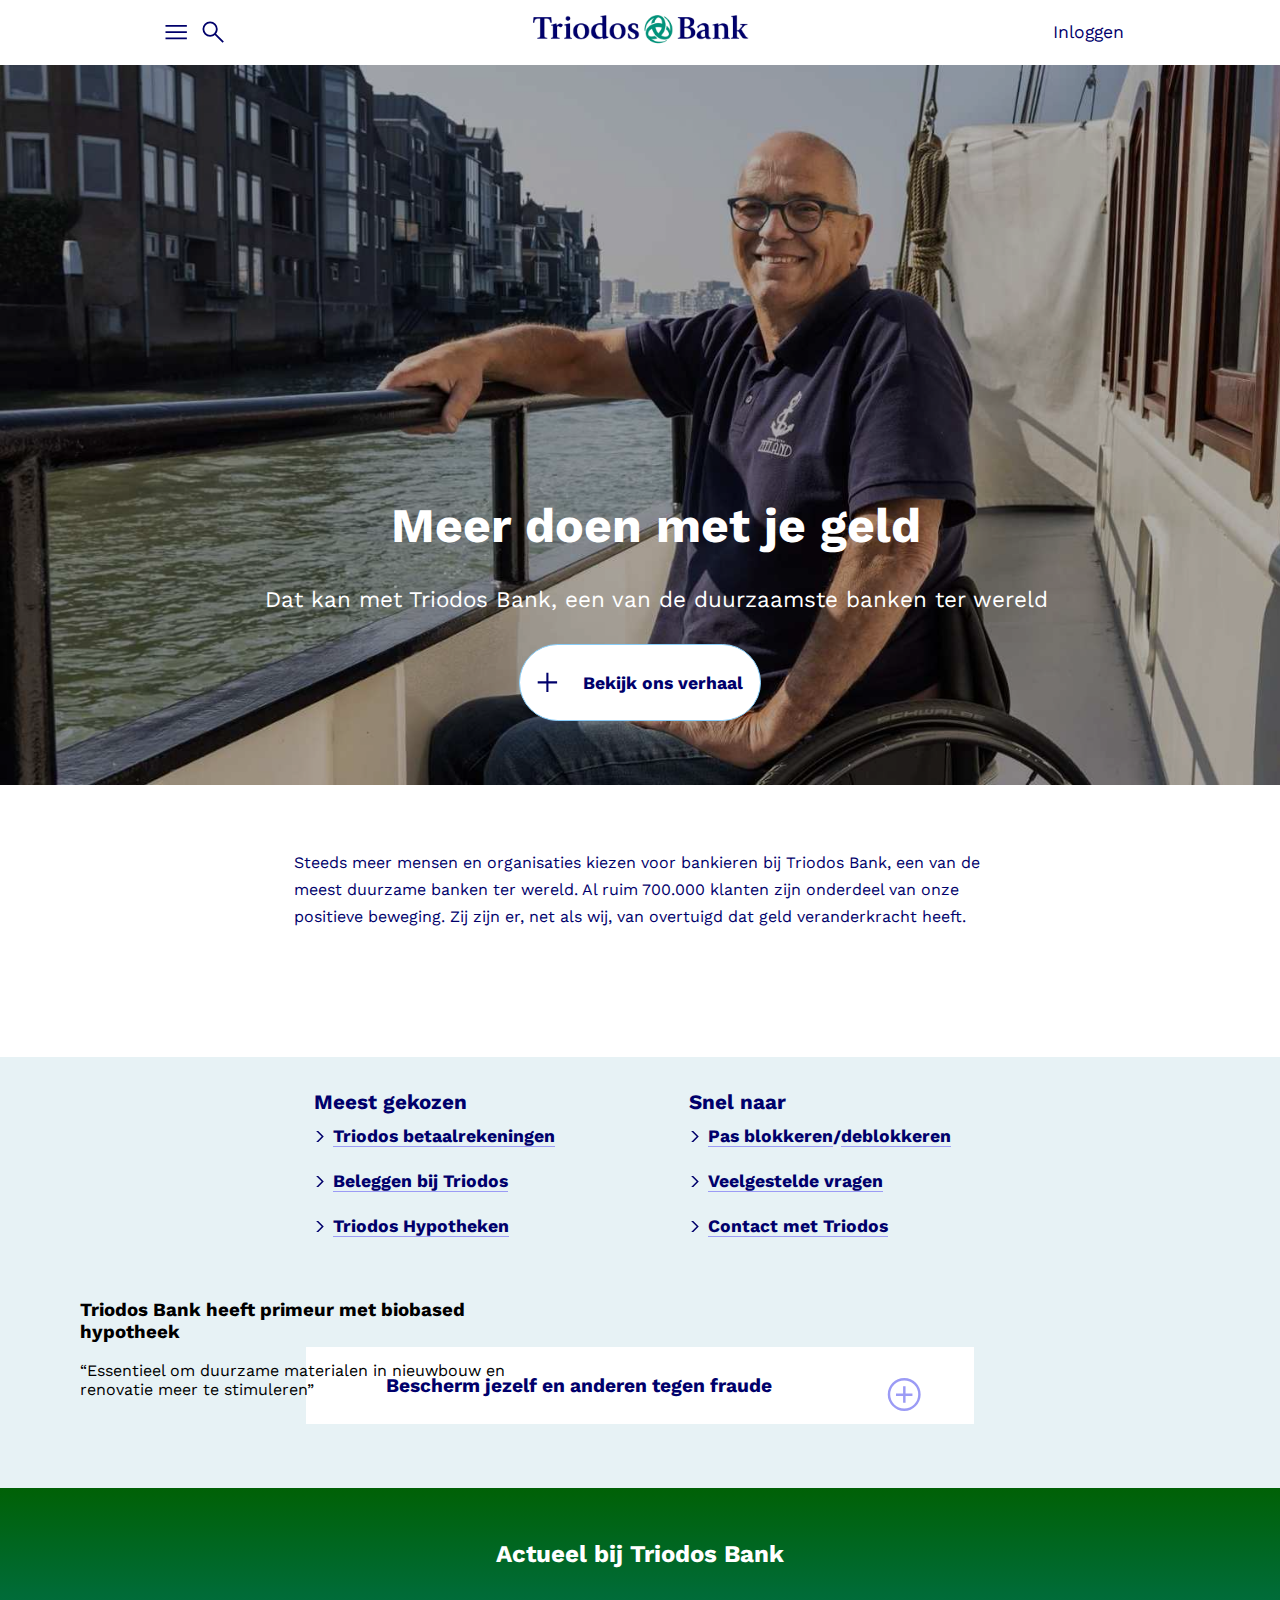
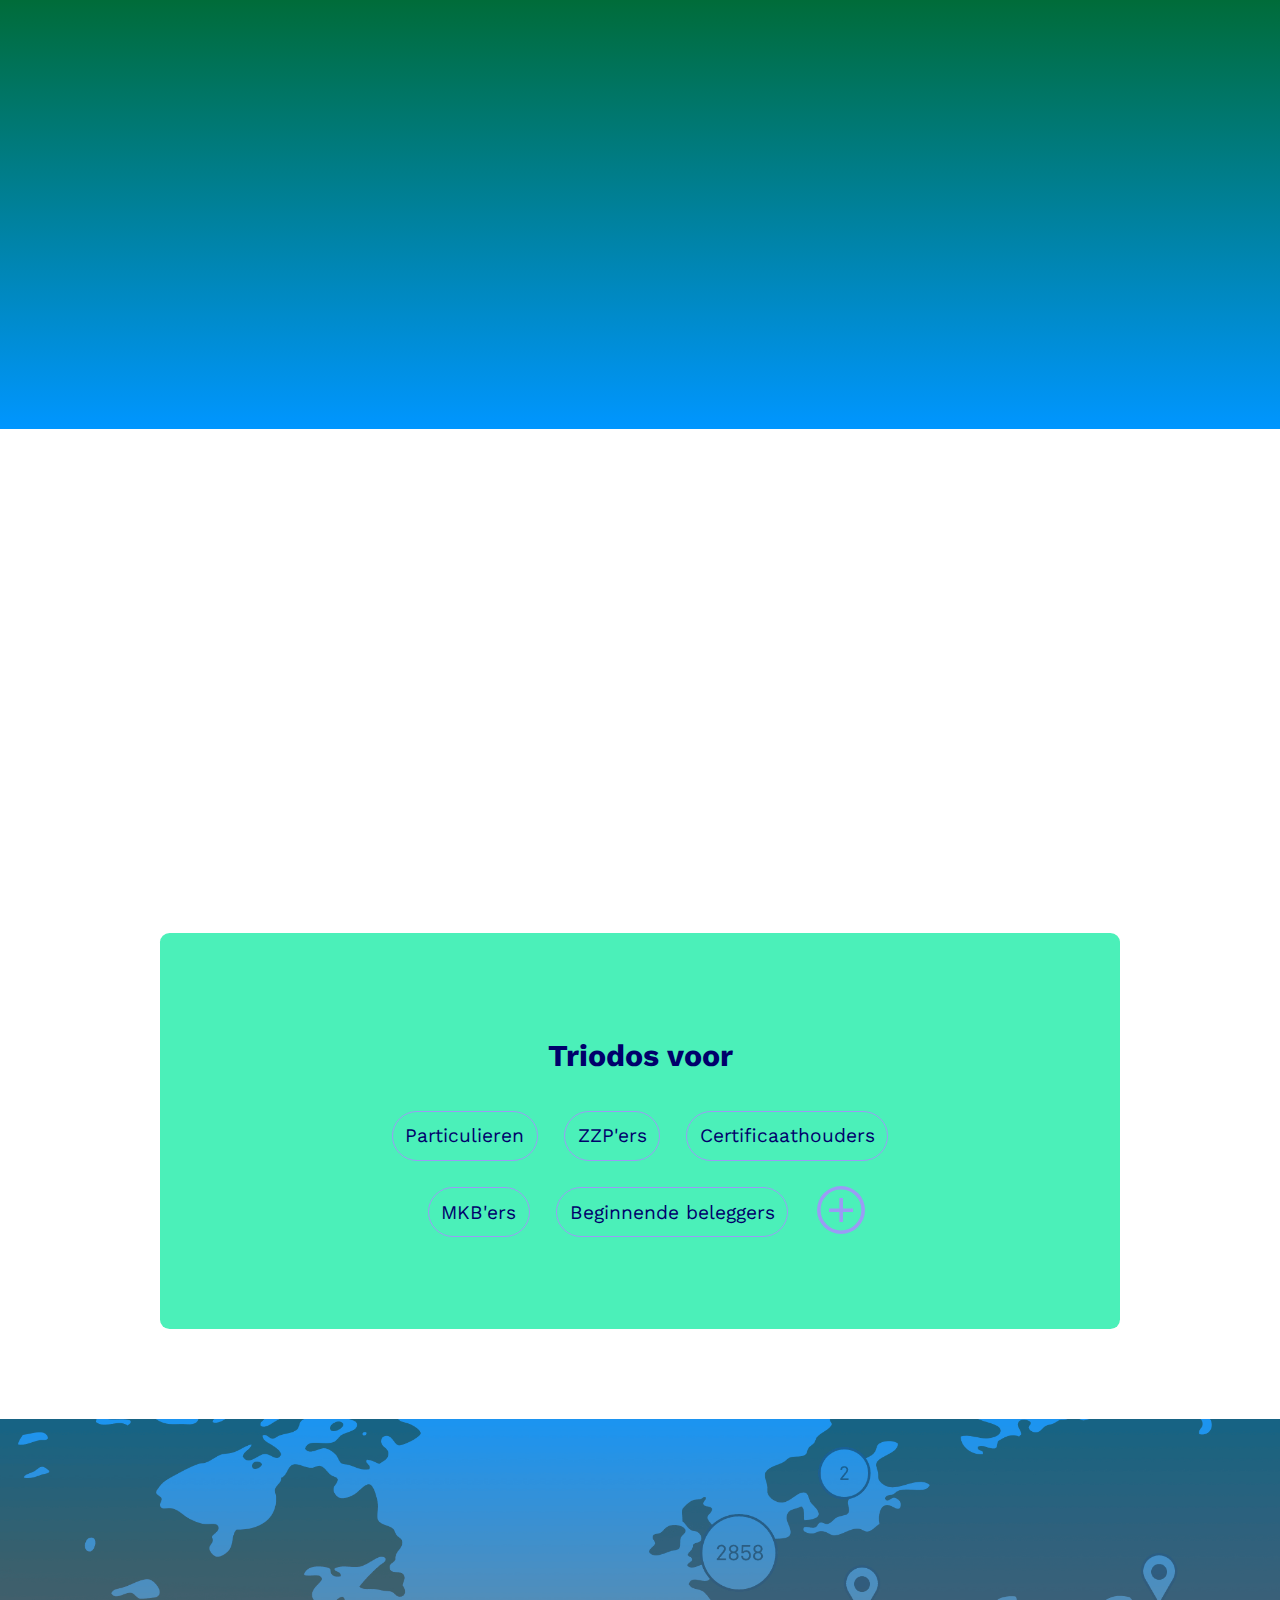
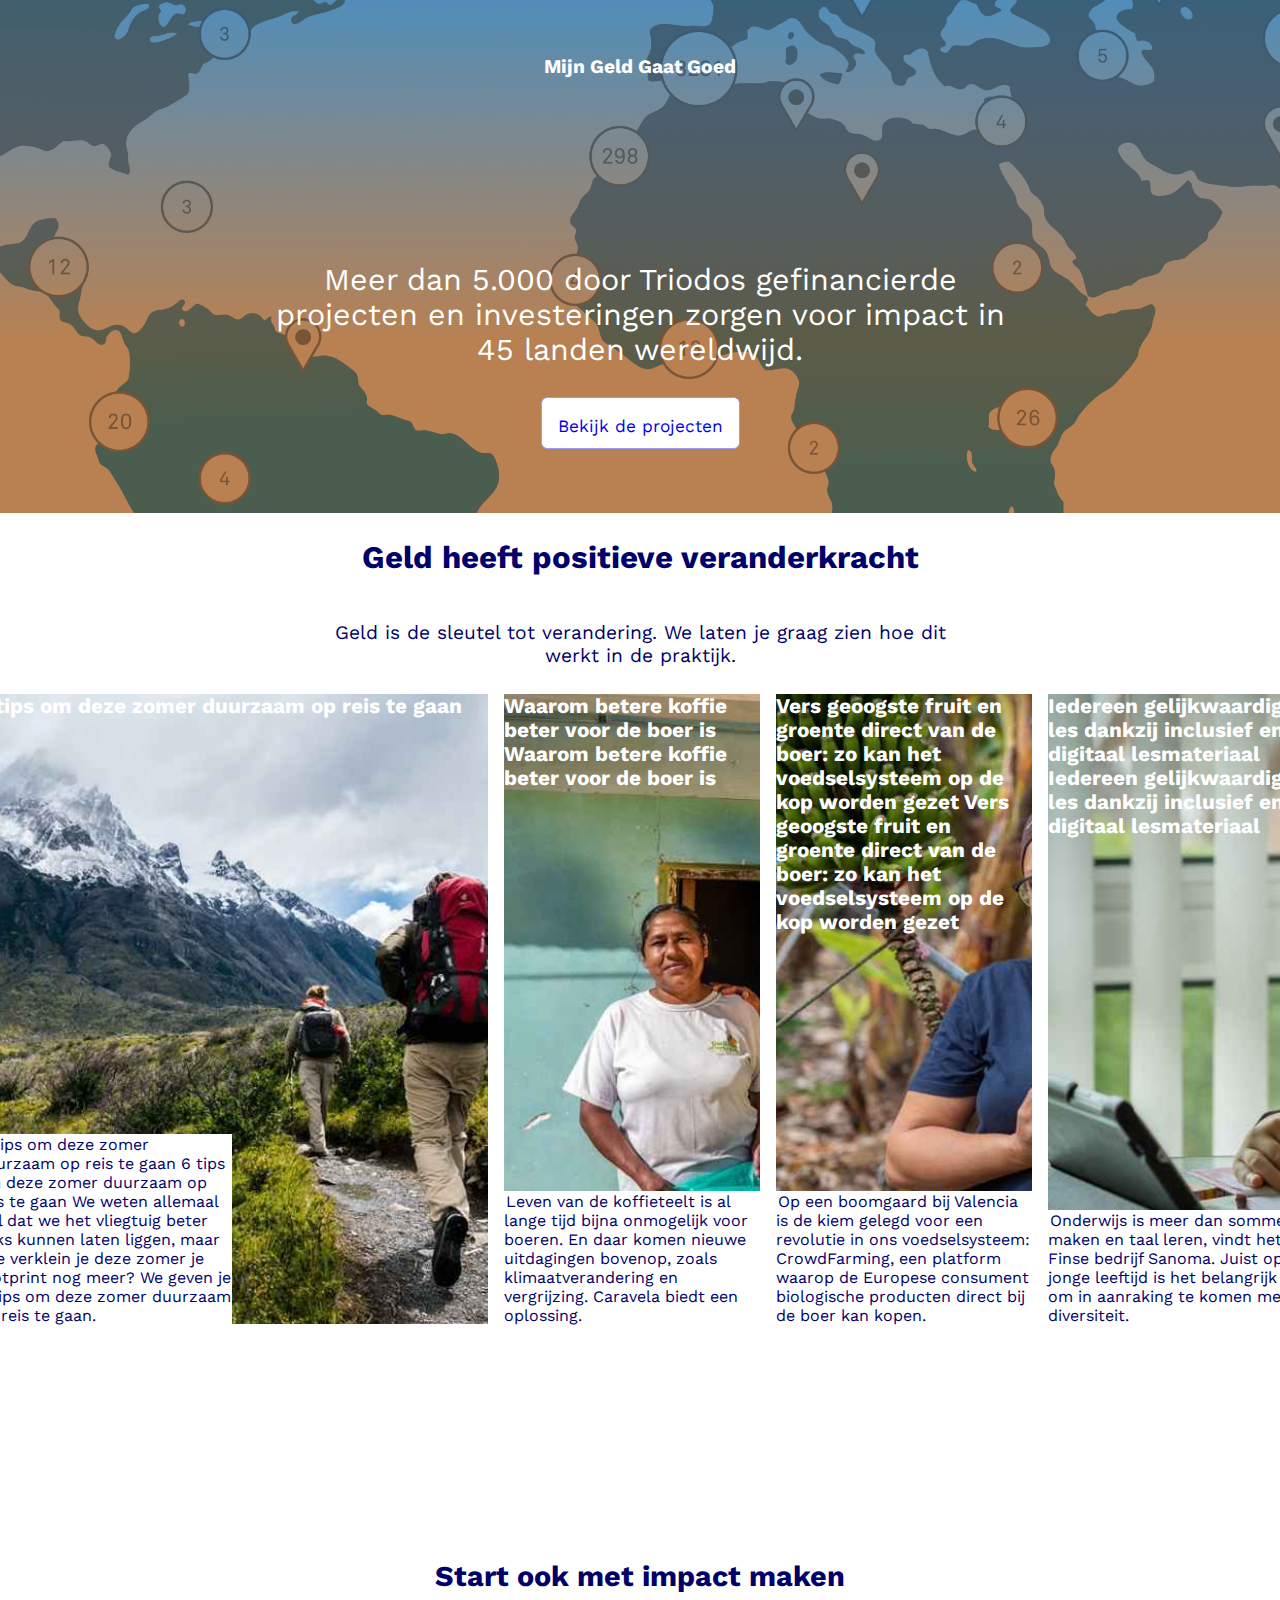
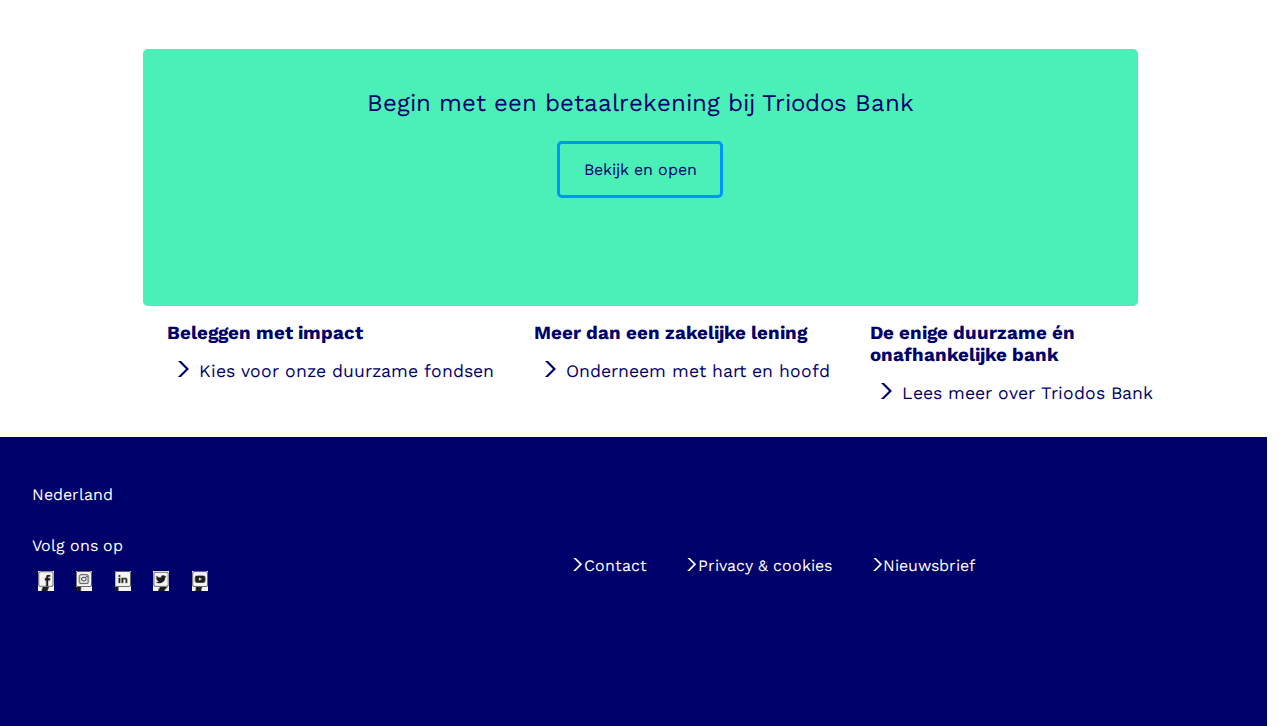
==== Week2/hyf-html-exercises/index.html @ 27e6c1a5 "Add files via upload" ====
<!DOCTYPE html>
<html>
    <head>
        <meta http-equiv="Content-Type" content="text/html; charset=utf-8">
        <link rel="stylesheet" type="text/css" href="style.css">
        <link rel="icon" href="./Icon.png" type="image/png">
        <link rel="stylesheet" href="https://fonts.googleapis.com/css2?family=Material+Symbols+Outlined:opsz,wght,FILL,GRAD@48,400,0,0" />
        <link rel="stylesheet" href="https://fonts.googleapis.com/css2?family=Material+Symbols+Outlined:opsz,wght,FILL,GRAD@48,400,0,0" />
        <link rel="stylesheet" href="https://fonts.googleapis.com/css2?family=Material+Symbols+Outlined:opsz,wght,FILL,GRAD@20..48,100..700,0..1,-50..200" />
        <link rel="stylesheet" href="https://fonts.googleapis.com/css2?family=Material+Symbols+Outlined:opsz,wght,FILL,GRAD@20..48,100..700,0..1,-50..200" />
        <link rel="preconnect" href="https://fonts.googleapis.com">
        <link rel="preconnect" href="https://fonts.gstatic.com" crossorigin>
        <link href="https://fonts.googleapis.com/css2?family=Work+Sans:wght@400&display=swap" rel="stylesheet">
        <link rel="stylesheet" href="https://fonts.googleapis.com/css2?family=Material+Symbols+Outlined:opsz,wght,FILL,GRAD@20..48,100..700,0..1,-50..200" />
        <link rel="stylesheet" href="https://fonts.googleapis.com/css2?family=Material+Symbols+Outlined:opsz,wght,FILL,GRAD@20..48,100..700,0..1,-50..200" />
        <title> Triodos Bank </title>
    </head>
    <body>
        <header id="header-menu">
            <div class="hamburger-menu">
                <div class="menu_icon_blue"><a href=".html"><svg xmlns="http://www.w3.org/2000/svg" width="50" height="50" viewBox="-10 -10 62 62"><path d="M6 36v-3h36v3Zm0-10.5v-3h36v3ZM6 15v-3h36v3Z"/></svg></a></div>
                <div class="search_icon_blue"><a href=".html"><svg xmlns="http://www.w3.org/2000/svg" width="50" height="50" viewBox="-10 -10 62 62"><path d="M39.8 41.95 26.65 28.8q-1.5 1.3-3.5 2.025-2 .725-4.25.725-5.4 0-9.15-3.75T6 18.75q0-5.3 3.75-9.05 3.75-3.75 9.1-3.75 5.3 0 9.025 3.75 3.725 3.75 3.725 9.05 0 2.15-.7 4.15-.7 2-2.1 3.75L42 39.75Zm-20.95-13.4q4.05 0 6.9-2.875Q28.6 22.8 28.6 18.75t-2.85-6.925Q22.9 8.95 18.85 8.95q-4.1 0-6.975 2.875T9 18.75q0 4.05 2.875 6.925t6.975 2.875Z"/></svg></a></div>
            </div>
            <div class="logo"><a href="https://www.triodos.nl/"><img src="./Logo.png" alt="Logo.png"></a></div>
            <div class="inloggen"><p><a href=".html"> Inloggen </a></p></div>
        </header>
        <div class="meer">
            <div class="meer-container">
                <a class="meer-button" href=".html"><svg xmlns="http://www.w3.org/2000/svg" width="40" height="40" viewBox="9 9 30 30"><path d="M22.5 38V25.5H10v-3h12.5V10h3v12.5H38v3H25.5V38Z"/></svg><p><strong> Bekijk ons verhaal </strong></p></a>
                <p class="meer-text"> Dat kan met Triodos Bank, een van de duurzaamste banken ter wereld </p>
                <p class="meer-head"><b> Meer doen met je geld </b></p>
            </div>
        </div>
        <div class="introduce">
            <div class="introduce-text"> Steeds meer mensen en organisaties kiezen voor bankieren bij Triodos Bank, een van de meest duurzame banken ter wereld. Al ruim 700.000 klanten zijn onderdeel van onze positieve beweging. Zij zijn er, net als wij, van overtuigd dat geld veranderkracht heeft. </div>
        </div>
        <nav class="menu">
            <div class="menu-div1">
                <ul class="menu-ul1">
                    <li> <h3> Meest gekozen </h3></li>
                    <li class="menu-item"> <svg xmlns="http://www.w3.org/2000/svg" width="40" height="40" viewBox="9 9 30 30"><path d="m15.2 43.9-2.8-2.85L29.55 23.9 12.4 6.75l2.8-2.85 20 20Z"/></svg> 
                        <a href=".html">
                            <p class="menu-p"> Triodos betaalrekeningen </p></a></li>
                    <li class="menu-item"> <svg xmlns="http://www.w3.org/2000/svg" width="40" height="40" viewBox="9 9 30 30"><path d="m15.2 43.9-2.8-2.85L29.55 23.9 12.4 6.75l2.8-2.85 20 20Z"/></svg>
                        <a href=".html">
                            <p class="menu-p"> Beleggen bij Triodos </p></a></li>
                    <li class="menu-item"> <svg xmlns="http://www.w3.org/2000/svg" width="40" height="40" viewBox="9 9 30 30"><path d="m15.2 43.9-2.8-2.85L29.55 23.9 12.4 6.75l2.8-2.85 20 20Z"/></svg>
                        <a href=".html">
                            <p class="menu-p"> Triodos Hypotheken </p></a></li>
                </ul>
            </div>
            <div class="menu-div2">
                <ul class="menu-ul2">
                    <li> <h3> Snel naar </h3></li>
                    <li class="menu-item"> <svg xmlns="http://www.w3.org/2000/svg" width="40" height="40" viewBox="9 9 30 30"><path d="m15.2 43.9-2.8-2.85L29.55 23.9 12.4 6.75l2.8-2.85 20 20Z"/></svg> 
                        <a href=".html"> 
                        <p class="menu-p"> Pas blokkeren</p></a>   
                        <p>/</p>
                        <a href=".html">
                        <p class="menu-p">deblokkeren</p></a></li>
                    <li class="menu-item"> <svg xmlns="http://www.w3.org/2000/svg" width="40" height="40" viewBox="9 9 30 30"><path d="m15.2 43.9-2.8-2.85L29.55 23.9 12.4 6.75l2.8-2.85 20 20Z"/></svg>
                        <a href=".html">
                            <p class="menu-p"> Veelgestelde vragen </p></a></li>
                    <li class="menu-item"> <svg xmlns="http://www.w3.org/2000/svg" width="40" height="40" viewBox="9 9 30 30"><path d="m15.2 43.9-2.8-2.85L29.55 23.9 12.4 6.75l2.8-2.85 20 20Z"/></svg>
                        <a href=".html">
                            <p class="menu-p"> Contact met Triodos </p></a></li>
                </ul>
            </div>
        </nav>
        <div class="bescherm-main">
            <div class="bescherm"> <a href=".html"><p> <b>Bescherm jezelf en anderen tegen fraude</b></p></a> <svg xmlns="http://www.w3.org/2000/svg" width="50" height="50" viewBox="-20 -24 70 70"><path d="M22.65 34h3v-8.3H34v-3h-8.35V14h-3v8.7H14v3h8.65ZM24 44q-4.1 0-7.75-1.575-3.65-1.575-6.375-4.3-2.725-2.725-4.3-6.375Q4 28.1 4 23.95q0-4.1 1.575-7.75 1.575-3.65 4.3-6.35 2.725-2.7 6.375-4.275Q19.9 4 24.05 4q4.1 0 7.75 1.575 3.65 1.575 6.35 4.275 2.7 2.7 4.275 6.35Q44 19.85 44 24q0 4.1-1.575 7.75-1.575 3.65-4.275 6.375t-6.35 4.3Q28.15 44 24 44Zm.05-3q7.05 0 12-4.975T41 23.95q0-7.05-4.95-12T24 7q-7.05 0-12.025 4.95Q7 16.9 7 24q0 7.05 4.975 12.025Q16.95 41 24.05 41ZM24 24Z"/></svg> 
            </div>
       </div>
        <div class="widget-field">
            <div class="widget-up">
                <h2> Actueel bij Triodos Bank </h2>
            </div>
            <div class="widgets">
                <div class="widget1">
                    <h3 class="wi-h">Triodos Bank heeft primeur met biobased hypotheek</h3>
                    <p class="wi-p"> “Essentieel om duurzame materialen in nieuwbouw en renovatie meer te stimuleren”</p>
                </div>
            </div>
            <div class="widget-down">
                <div class="tv">
                    <h2> Triodos voor </h2>
                    <div class="tv-items">
                        <div class="tv-item"> 
                            <a href=".tmhl"><p> Particulieren</p>
                            </a><a href=".html"><p> ZZP'ers </p>
                            </a><a href=".html"><p>Certificaathouders</p></a>
                        </div>
                        <div class="tv-item">
                            <a href="html"><p> MKB'ers </p></a>
                            <a href=".html"><p> Beginnende beleggers </p></a>
                            <a href="html"><svg xmlns="http://www.w3.org/2000/svg" width="50" height="50" viewBox="4 4 40 40"><path d="M22.65 34h3v-8.3H34v-3h-8.35V14h-3v8.7H14v3h8.65ZM24 44q-4.1 0-7.75-1.575-3.65-1.575-6.375-4.3-2.725-2.725-4.3-6.375Q4 28.1 4 23.95q0-4.1 1.575-7.75 1.575-3.65 4.3-6.35 2.725-2.7 6.375-4.275Q19.9 4 24.05 4q4.1 0 7.75 1.575 3.65 1.575 6.35 4.275 2.7 2.7 4.275 6.35Q44 19.85 44 24q0 4.1-1.575 7.75-1.575 3.65-4.275 6.375t-6.35 4.3Q28.15 44 24 44Zm.05-3q7.05 0 12-4.975T41 23.95q0-7.05-4.95-12T24 7q-7.05 0-12.025 4.95Q7 16.9 7 24q0 7.05 4.975 12.025Q16.95 41 24.05 41ZM24 24Z"/></svg></a>
                        </div>
                    </div>
                </div>
            </div>    
        <div class="mggg">
            <h4> Mijn Geld Gaat Goed</h4>
            <div class="text">
                <p> Meer dan 5.000 door Triodos gefinancierde projecten en investeringen zorgen voor impact in 45 landen wereldwijd.</p>
            </div>
            <div class="project">
                <a href="html."><p> Bekijk de projecten </p></a>
            </div>
        </div>
        <div class="stories">
            <div class="head-stories"><h2> Geld heeft positieve veranderkracht</h2></div>
            <div class="intro-stories"><p> Geld is de sleutel tot verandering. We laten je graag zien hoe dit werkt in de praktijk.</p></div>
            <div class="item-stories"> 
                <div class="story0"> 
                    <div class="h-story0"> <h4> 6 tips om deze zomer duurzaam op reis te gaan </h4></div>
                    <div class="p-story0"><p>6 tips om deze zomer duurzaam op reis te gaan
                        6 tips om deze zomer duurzaam op reis te gaan
                        We weten allemaal wel dat we het vliegtuig beter links kunnen laten liggen, maar hoe verklein je deze zomer je footprint nog meer? We geven je 6 tips om deze zomer duurzaam op reis te gaan. </p></div>
                </div>
                <div class="story1"> 
                    <div class="h-story1"> <h4> Waarom betere koffie beter voor de boer is
                        Waarom betere koffie beter voor de boer is </h4></div>
                    <div class="p-story1"><p>Leven van de koffieteelt is al lange tijd bijna onmogelijk voor boeren. En daar komen nieuwe uitdagingen bovenop, zoals klimaatverandering en vergrijzing. Caravela biedt een oplossing.</p></div>
                </div>
                <div class="story1 story2"> 
                    <div class="h-story1"> <h4> Vers geoogste fruit en groente direct van de boer: zo kan het voedselsysteem op de kop worden gezet
                        Vers geoogste fruit en groente direct van de boer: zo kan het voedselsysteem op de kop worden gezet</h4></div>
                    <div class="p-story1"><p>Op een boomgaard bij Valencia is de kiem gelegd voor een revolutie in ons voedselsysteem: CrowdFarming, een platform waarop de Europese consument biologische producten direct bij de boer kan kopen.</p></div>
                </div>
                <div class="story1 story3"> 
                    <div class="h-story1"> <h4> Iedereen gelijkwaardig les dankzij inclusief en digitaal lesmateriaal
                        Iedereen gelijkwaardig les dankzij inclusief en digitaal lesmateriaal</h4></div>
                    <div class="p-story1"><p>Onderwijs is meer dan sommen maken en taal leren, vindt het Finse bedrijf Sanoma. Juist op jonge leeftijd is het belangrijk om in aanraking te komen met diversiteit.</p></div>
                </div>
            </div>
        </div>    
        <div class="start">
            <div class="start-h">
                <h2> Start ook met impact maken </h2>
            </div>
            <div class="start-blok">
                <p> Begin met een betaalrekening bij Triodos Bank</p>
                <div class="start-button"><a href="html"><p> Bekijk en open </p></a> </div>
            </div>
            <div class="start-list">
                <div class="start-list1">
                    <ul class="list-ul">
                        <li> <h3> Beleggen met impact </h3></li>
                        <li class="list-item"> <svg xmlns="http://www.w3.org/2000/svg" width="40" height="40" viewBox="9 9 30 30"><path d="m15.2 43.9-2.8-2.85L29.55 23.9 12.4 6.75l2.8-2.85 20 20Z"/></svg> 
                            <a href=".html">
                                <p class="list-p"> Kies voor onze duurzame fondsen </p></a></li>
                    </ul>            
                </div>
                <div class="start-list2">
                    <ul class="list-ul">
                        <li> <h3> Meer dan een zakelijke lening </h3></li>
                        <li class="list-item"> <svg xmlns="http://www.w3.org/2000/svg" width="40" height="40" viewBox="9 9 30 30"><path d="m15.2 43.9-2.8-2.85L29.55 23.9 12.4 6.75l2.8-2.85 20 20Z"/></svg> 
                            <a href=".html">
                                <p class="list-p"> Onderneem met hart en hoofd </p></a></li>
                    </ul>            
                </div>
                <div class="start-list3">
                    <ul class="list-ul">
                        <li> <h3> De enige duurzame én<br> onafhankelijke bank </h3></li>
                        <li class="list-item"> <svg xmlns="http://www.w3.org/2000/svg" width="40" height="40" viewBox="9 9 30 30"><path d="m15.2 43.9-2.8-2.85L29.55 23.9 12.4 6.75l2.8-2.85 20 20Z"/></svg> 
                            <a href=".html">
                                <p class="list-p"> Lees meer over Triodos Bank </p></a></li>
                    </ul>            
                </div>
            </div>
        </div>
        <footer>
            <div class="row">
                <div class="column">
                    <div class="location"><p>Nederland</p> </div>
                    <div class="volg"><p>Volg ons op</p></div>
                    <div class="social">
                        <div class="facebook icon"><a href="html."><img src="./facebook.jpeg" alt="facebook"</a></div>
                        <div class="instagram icon"><a href="html."><img src="./instagram.jpeg" alt="instagram"</a></div>
                        <div class="linkedin icon"><a href="html."><img src="./linkedin.jpeg" alt="linkedin"</a></div>
                        <div class="twitter icon"><a href="html."><img src="./twitter.jpeg" alt="twitter"</a></div>
                        <div class="youtube icon"><a href="html."><img src="./youtube.jpeg" alt="youtube"</a></div>
                    </div>
                </div>
                <div class="contact-h">
                    <div class=" Contact point"><svg xmlns="http://www.w3.org/2000/svg" width="40" height="40" viewBox="9 9 30 30"><path d="m15.2 43.9-2.8-2.85L29.55 23.9 12.4 6.75l2.8-2.85 20 20Z"/></svg><a href="html."><p> Contact</p></a></div>
                    <div class="Privacy-&-cookies point"><svg xmlns="http://www.w3.org/2000/svg" width="40" height="40" viewBox="9 9 30 30"><path d="m15.2 43.9-2.8-2.85L29.55 23.9 12.4 6.75l2.8-2.85 20 20Z"/></svg><a href="html."><p> Privacy & cookies</p></a></div>
                    <div class="Nieuwsbrief point"><svg xmlns="http://www.w3.org/2000/svg" width="40" height="40" viewBox="9 9 30 30"><path d="m15.2 43.9-2.8-2.85L29.55 23.9 12.4 6.75l2.8-2.85 20 20Z"/></svg><a href="html."><p>Nieuwsbrief</p></a></div>
                </div>
            </div>
        </footer>
        
    </body>
</html>
---- Week2/hyf-html-exercises/style.css ----
@font-face { 
    font-family: "akkurat-bold";
    src: url(https://www.triodos.nl/wro/fonts/akkurat-bold.woff);
    src: url(./akkurat-bold.woff)
 }
 @import url('https://fonts.googleapis.com/css2?family=Work+Sans:wght@400&display=swap');
 body{
    width: 100%;
    padding: 0;
    margin: 0;
    font-family: 'Work Sans', sans-serif;
 }
header{
    background-color: white;
    display:flex;
    flex-direction: row;
    justify-content: space-around;
    align-items: center;
    padding: 0.3rem;
    margin: 0;
}
.hamburger-menu{
    display: flex;
    flex-direction: row;
    justify-content: center;
}
.hamburger-menu svg{
    width: 2.3rem;
    height: 2.3rem;
    fill: #00006b;
}

.logo img{
    width: 100%;
    height: 1.9rem;
}
.inloggen a{
    text-decoration: none;
    color: #00006b;
}
.inloggen p{
    font-size: 1.1rem;
    color: #00006b;
}

.meer{
    width: 100%;
    margin: 0;
    padding: 0;
    background-image: url(./triodoshippo_heroImageDesktop.jpeg);
    background-size: cover;
}
.meer-container{
    height: 80vh;
    background-color: rgba(0, 0, 0, 0.304);
    display: flex;
    flex-direction: column-reverse;
    position: relative;
    z-index: 1;
}
.meer-head{
    width: 100%;
    margin: 1rem;
    text-align: center;
    color: rgba(255, 255, 255, 1);
    font-size: 3rem;
}
.meer-text{
    width: 100%;
    margin: 1rem;
    text-align: center;
    color: rgba(255, 255, 255, 1);
    font-size: 1.4rem;
}
.meer-button{
    display: flex;
    align-self: center;
    flex-direction: row;
    align-items: center;
    justify-content: space-around;    
    width: 18%;
    height: 9%;
    margin: 1rem;
    margin-bottom: 4rem;
    padding: 0.3rem;
    background-color: rgba(255, 255, 255, 1);
    font-size: 1.1rem;
    color: #00006b;
    border: 1px solid lightskyblue;
    border-radius: 4rem;
    overflow: hidden;
}
a.meer-button{
    text-decoration: none;
    text-align: center;
    color: #00006b;
}
.meer-button svg{
    margin: 0;
    padding: 0;
    width: 1.3rem;
    height: 1.3rem;
    fill: #00006b;
}
.meer-button:hover{
    background-color: #00006b;
    color:white;
    border: 1px solid #00006b;
}
.meer-button:hover svg{
    fill: white;
}
.introduce{
    height: 16vh;
    padding: 5%;
    margin: 0;
}
.introduce-text{
   padding-left: 10%;
   padding-right: 10%;
    line-height: 1.7;
    text-align: left;
    color: #00006b;
    margin-left: 10%;
    margin-right: 10%;
}
.menu-ul1 svg{
    margin: 0;
    padding: 0;
    padding-right: 0.5rem;
    width: 0.7rem;
    height: 0.7rem;
    fill: #00006b;
}
.menu-ul2 svg{
    margin: 0;
    padding: 0;
    padding-right: 0.5rem;
    width: 0.7rem;
    height: 0.7rem;
    fill: #00006b;
}
.menu{
    color: #00006b;
    font-size: 1.1rem;
    font-weight: bold;
}
.menu a{
    text-decoration: none;
    color: #00006b;
}
.menu ul{
    list-style: none;
    width: 100%;
    padding-left: 0;
}
.menu-item{
    display: flex;
    flex-direction: row;
    align-items: center;
    margin: 0;
    padding: 0;
    height: 5vh;
}
.menu{
    padding: 1rem;
    display: grid;
    grid-template-columns: 20% 30% 30% 20%;
    background-color: #e7f2f5;
}
.menu p{
    margin: 0.1;
}
.menu-ul1 h3{
    margin: 0;
}
.menu-ul2 h3{
    margin: 0;
}
.menu-p{
    border-bottom: 0.1rem solid #9b9bf5;
}
.menu svg{
    margin: 0.1;
}
.menu-div1{
    grid-column: 2/3;
    padding-left: 13%;
}
.menu-div2{
    grid-column: 3/4;
    padding-left: 13%;
}
.menu-p:hover{
    border-bottom: 0.1rem solid #00006b;
}
.bescherm-main{
    display: flex;
    justify-content: center;
    background-color: #e7f2f5;
    padding: 5%;
}
.bescherm{
    display: flex;
    flex-direction: row;
    align-self: center;
    background-color: white;
    border-top: 0.5rem solid white;
    border-left: 3rem solid white;
    border-bottom: 0.5rem solid white;
    border-right: 3rem solid white;
}
.bescherm a{
    text-decoration: none;
    color: #00006b;
}
.bescherm p{
    margin-left: 2rem;
    padding-right: 1rem;
    font-size: 1.2rem;
}
.bescherm svg{
    width: 3.6rem;
    height: 3.6rem;
    fill: #9b9bf5;
    margin-left: 5rem;
}
.bescherm:hover svg{
    fill: #00006b;
}
.widget-up{
    background-image: linear-gradient(#006106, #0096ff);
    color: white;
    text-align: center;
    height: 53vh;
    padding: 2rem;
}
.widget-down{
    height: 100vh;
    display: flex;
    flex-direction: column-reverse;
    align-items: center;

}
.tv{
    height: 44vh;
    width: 75%;
    display: flex;
    flex-direction: column;
    justify-content: flex-end;
    align-items: center;
    justify-content: center;
    background-color: #4bf0b9;
    border-radius: 0.6rem;
}
.tv h2{
    color: #00006b;
    font-size: 1.9rem;
}
.tv-item{
    display: flex;
    flex-direction: row;
    align-items: center;
    justify-content: center;
    margin: 0;

}
.tv-item a{
    text-decoration: none;
    color: #00006b;
}
.tv-item p{
    padding: 0.8rem;
    margin: 0.8rem;
    font-size: 1.2rem;
    border: 0.1rem solid #9b9bf5;
    border-radius: 4rem;
}
.tv-item:hover p{
    border: 0.1rem solid #00006b;
}
.tv-item svg{
    margin-left: 1rem;
    width: 3rem;
    height: 3rem;
    fill: #9b9bf5;
}
.tv-item:hover svg{
    width: 3rem;
    height: 3rem;
    fill: #00006b;
}
.mggg{
    height: 70vh;
    margin-top: 7%;
    background-image: url(./kwymg-background.png);
    background-size: cover;
    display: flex;
    flex-direction: column;
    align-items: center;
    justify-content: end;
    padding-bottom: 4rem;
}
.mggg h4{
    color: white;
    font-size: 1.2rem;
}
.text{
    color: white;
    font-size: 1.9rem;
    width: 60%;
    text-align: center;
    margin-top: 10%;
}
.project{
    font-size: 1.08rem;
    color: #00006b;
    background-color: white;
    border: 0.1rem solid #9b9bf5;
    border-radius: 0.4rem;
    height: 2.3rem;
    padding-left: 1rem;
    padding-bottom: 0.8rem;
    padding-right: 1rem;
    padding-right: 0,8rem;
}
.project a{
    text-decoration: none;
}
.project:hover{
    border: 0.1rem solid #00006b;
}
.stories{
    display: flex;
    flex-direction: column;
    align-items: center;
    justify-content: center;
    height: 110vh;
}
.head-stories{
    text-align: center;
    font-size: 1.3rem;
    font-weight: bold;
    color: #00006b;
}
.intro-stories{
    text-align: center;
    width: 50%;
    font-size: 1.2rem;
    color: #00006b;

}
.item-stories{;
    display: flex;
    flex-direction: row;
    align-items: stretch;
    justify-items: start;
    overflow-x: hidden;
    height: 100vh;
}
.item-stories:hover{
    transform: translate(2px,2px);
}
.story0{
    background-image: url(./triodoshippo_overviewImage.jpeg);
}
.story0{
    display: flex;
    flex-direction: column;
    justify-content: space-between;
    width: 32rem;
    height: 70vh;
    margin: 0.5rem;
    padding: 0;
    background-size: cover;
}
.h-story0 h4{
    display: inline;
    width: 100%;
    color: rgb(255, 255, 255);
    font-size: 1.3rem;
    text-align: left;
    overflow: wrap;
}
.p-story0 p{
    display: inline ;
    padding: 0.1rem;
    margin: 0.1;
    overflow: wrap;
    font-size: 1rem;
    color: #00006b;
}
.p-story0{
    margin: 0;
    width: 50%;
    background-color: rgb(255, 255, 255);
}

.story1{
    display: flex;
    flex-direction: column;
    justify-content: space-between;
    width: 16rem;
    height: 70vh;
    margin: 0.5rem;
    padding: 0;
    background-size: cover;
}
.h-story1 h4{
    display: inline;
    width: 100%;
    color: rgb(255, 255, 255);
    font-size: 1.3rem;
    text-align: left;
    overflow: wrap;
}
.p-story1 p{
    display: inline ;
    padding: 0.1rem;
    margin: 0.1;
    overflow: wrap;
    font-size: 1rem;
    color: #00006b;
}
.p-story1{
    margin: 0;
    width: 100%;
    background-color: rgb(255, 255, 255);
}
.story1{
    background-image: url(./triodoshippo_overviewImage\ \(1\).jpeg);
}
.story2{
    background-image: url(./triodoshippo_overviewImage\ \(2\).jpeg);
}
.story3{
    background-image: url(./triodoshippo_overviewImage\ \(3\).jpeg);
}
.start{
    display: flex;
    flex-direction: column;
    align-items: center;
    justify-content: center;
}
.start-h{
    width: 50rem;
    text-align: center;
    font-size: 1.2rem;
    padding: 2rem;
    color: #00006b;
}
.start-blok{
    display: flex;
    flex-direction: column;
    align-items: center;
    height: 25vh;
    background-color: #4bf0b9;
    font-size: 1.5rem;
    padding-top: 1rem;
    padding-left: 14rem;
    padding-bottom: 1rem;
    padding-right: 14rem;
    color: #00006b;
    border-radius: 0.3rem;
}
.start-button{
    border: 0.2rem solid #0096ff;
    font-size: 1rem;
    width: 10rem;
   border-radius: 0.3rem;
   align-items: center;
   text-align: center;
}
.start-button a{
    text-decoration: none; 
    color: #00006b;
}
.start-button:hover{
    border: 0.2rem solid #00006b;
}
ul.list-ul{
    list-style: none;
}
.list-item a{
    text-decoration: none;
    color:#00006b;
    font-size: 1.1rem;
}
.list-ul h3{
    color: #00006b;
    margin: 0;
}
.list-item svg{
    display: block;
    width: 1rem;
    height: 1rem;
    fill:#00006b;
    margin: 0.5rem;
}
.list-item{
    display: flex;
    flex-direction: row;
    align-items: baseline;
    margin: 0;
}
.start-list{
    margin: 0;
    display: flex;
    flex-direction: row;
    justify-content: space-between;
}
.list-item:hover svg{
    transform: translate(2px,2px);
}
footer{
    background-color: #00006b;
    padding: 2rem;
    height: 25vh;
    width: 94%;
}

.row{
    display: flex;
    flex-direction: row;
    justify-content: flex-start;
    background: 1px solid red;
}
.column{
    display: flex;
    flex-direction: column;
    align-items: baseline;
    align-content: flex-end;
    background: 1px solid red;
    width: 40%;
    margin: 0;
} 

.location{
    color:white;
    width: 40%;
    margin: 0;
    background: 1px solid red;
}
.volg{
    color: white;
    width: 50%;
    margin: 0;
    background: 1px solid red;
}

.social{
    display: flex;
    flex-direction: row;
    justify-content: space-around;
    background: 2px solid red;
    width: 40%;
    margin: 0;
}

.icon img{
    width: 1rem;
    height: 1rem;
    text-decoration: none;
}
.facebook{
    background-image: url(./facebook.jpeg);
}
.instagram{
    background-image: url(./instagram.jpeg);
}
.linkedin{
    background-image: url(./linkedin.jpeg);
}
.twitter{
    background-image: url(./twitter.jpeg);
}
.youtube{
    background-image: url(./youtube.jpeg);
}

.contact-h{
    display: flex;
    position: row;
    align-items: flex-end;
    justify-content: space-around;
    width: 40%;
    margin: 0;
    bottom: 2rem;
    left: 2rem;
    background: 1px solid red;
}

.point svg{
    width: 0.8rem;
    height: 0.8rem;
    fill: white;
}
.point a{
    text-decoration: none;
    color: white;
}

.point{
    display: flex;
    flex-direction: row;
    align-items: baseline;
    background: 1px solid red;
}

.widget1{
    display: block;
    position: absolute;
    height: 40rem;
    width: 30rem;
    border-radius: 3rem;
    left: 5rem;
    top: 80rem;`
    background-image: url(./triodoshippo_flexRegular.jpeg);
    background-position: cover;
    background-color: 1px solid :blank;
}
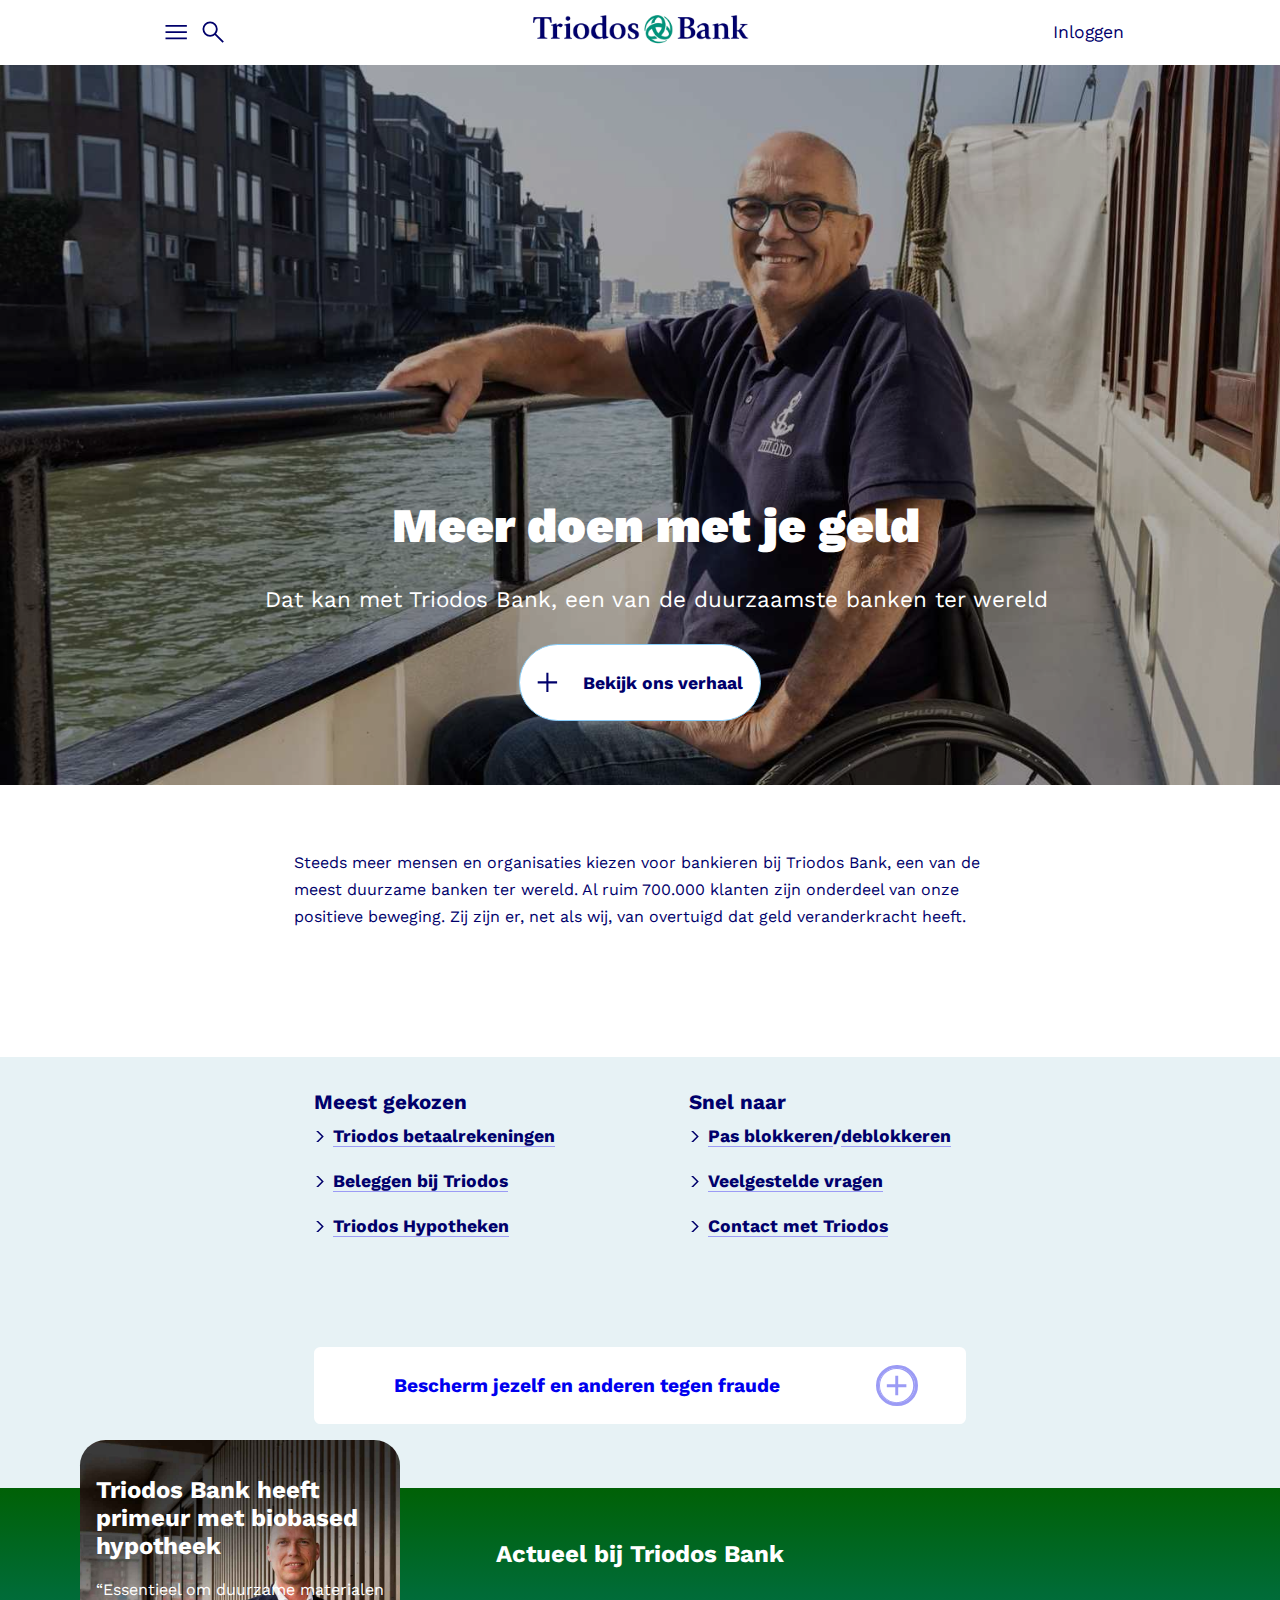
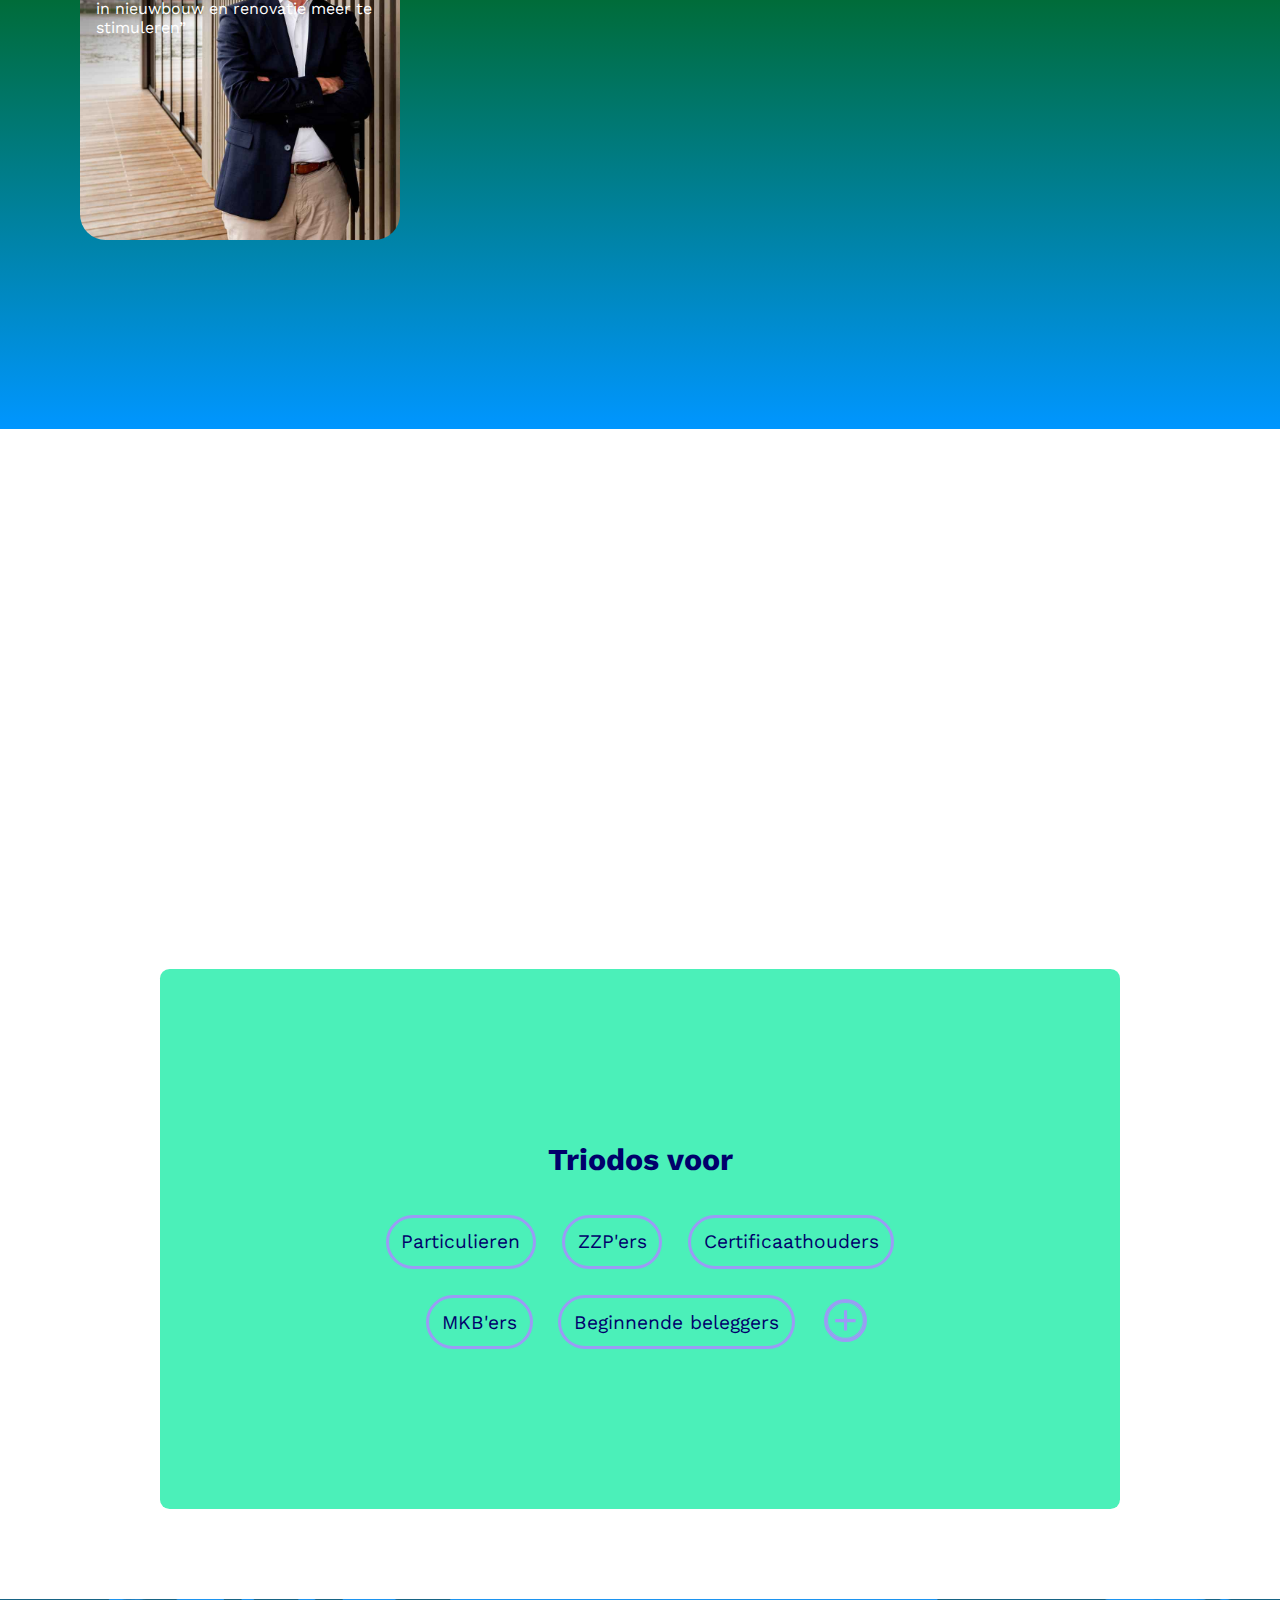
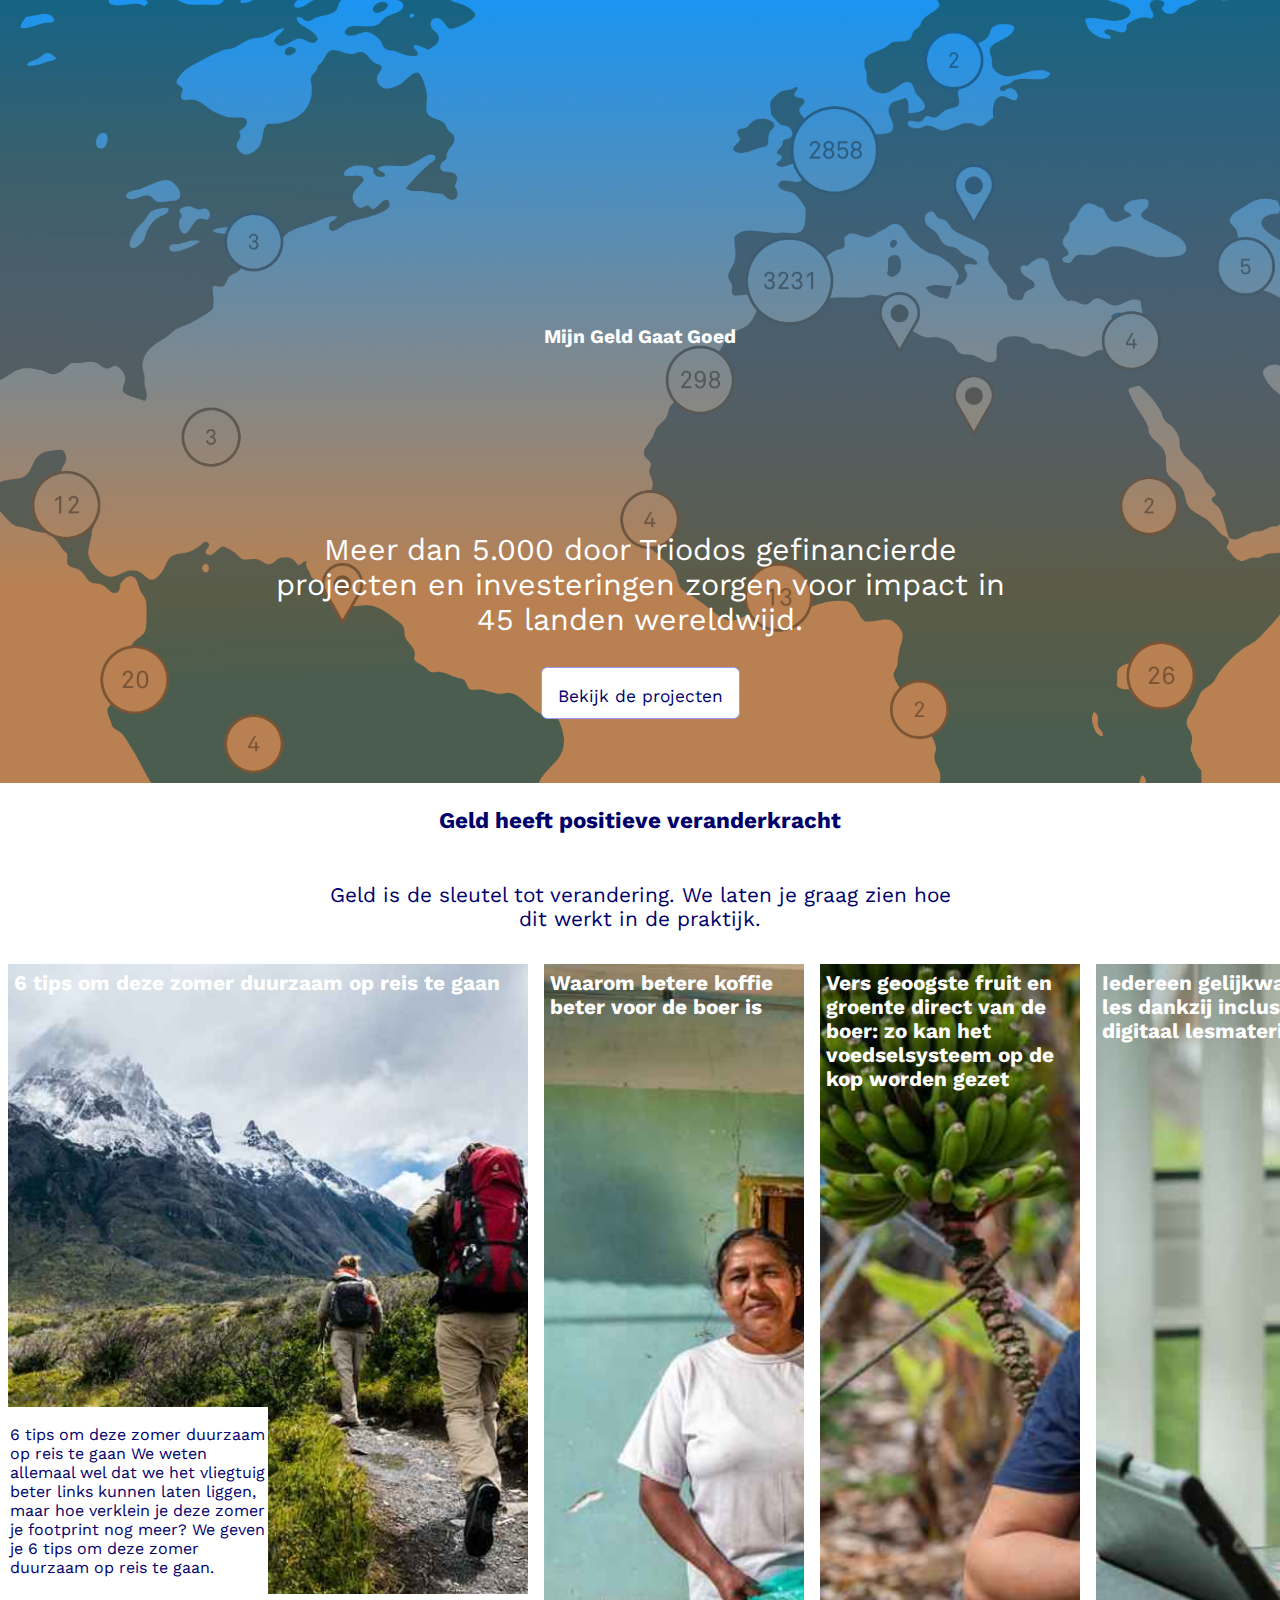
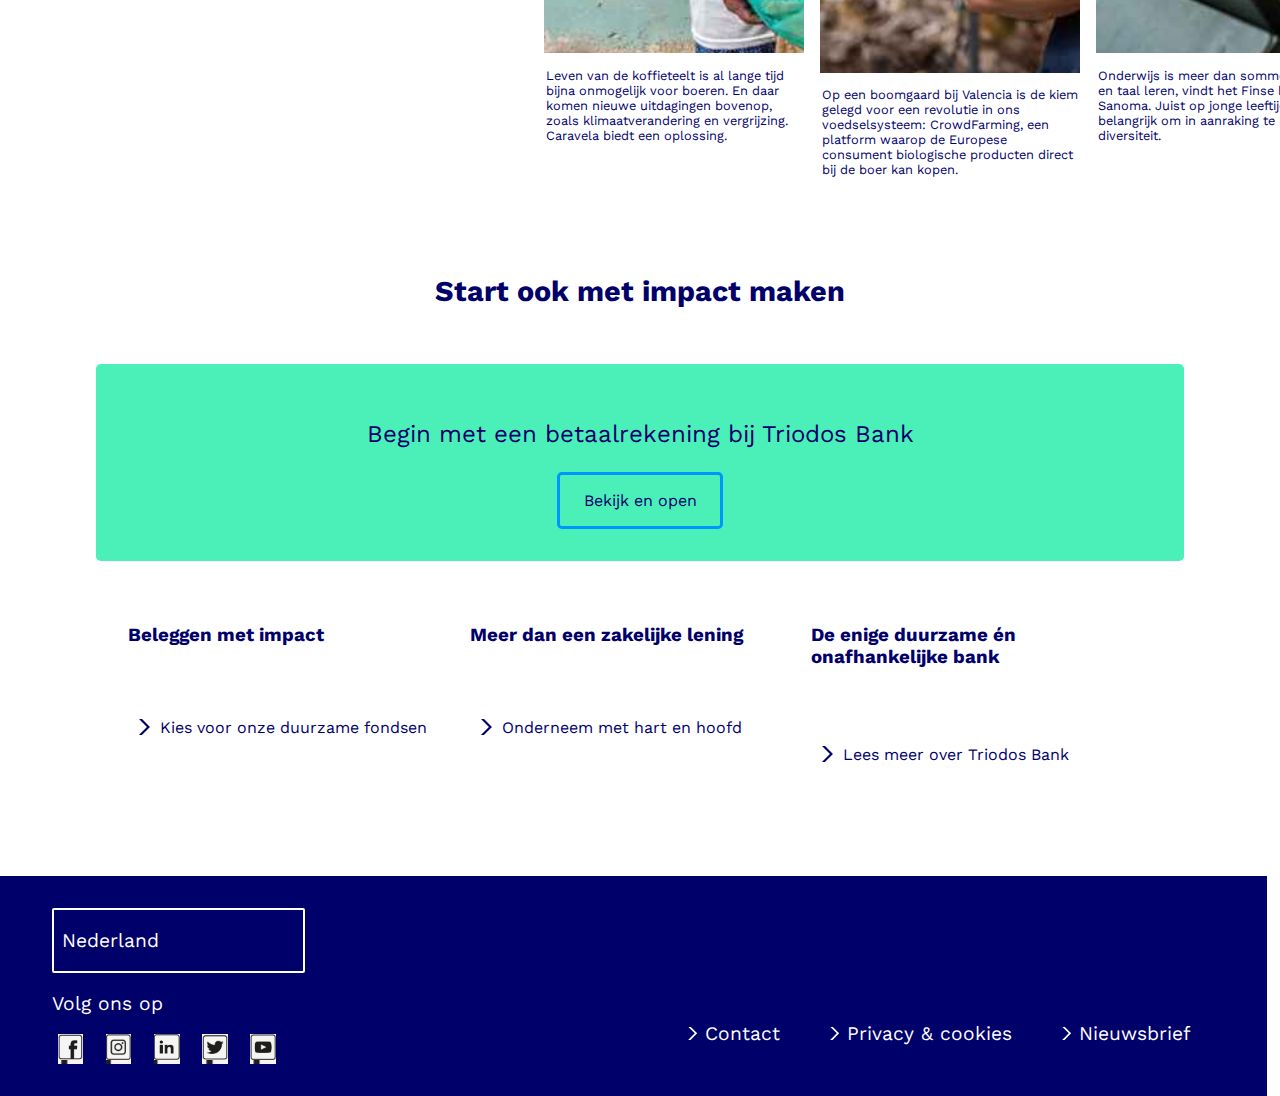
==== commit 513eb79f: "Add files via upload" ====
--- a/Week2/hyf-html-exercises/index.html
+++ b/Week2/hyf-html-exercises/index.html
@@ -2,6 +2,7 @@
 <html>
     <head>
         <meta http-equiv="Content-Type" content="text/html; charset=utf-8">
+        <meta name="viewport" content="width=device-width, initial-scale=1.0, maximum-scale=2.0, user-scalable=no">
         <link rel="stylesheet" type="text/css" href="style.css">
         <link rel="icon" href="./Icon.png" type="image/png">
         <link rel="stylesheet" href="https://fonts.googleapis.com/css2?family=Material+Symbols+Outlined:opsz,wght,FILL,GRAD@48,400,0,0" />
@@ -25,15 +26,15 @@
             <div class="inloggen"><p><a href=".html"> Inloggen </a></p></div>
         </header>
         <div class="meer">
-            <div class="meer-container">
+            <main class="meer-container">
+                <h1 class="meer-head"><b> Meer doen met je geld </b></h1>
+                <p class="meer-text"> Dat kan met Triodos Bank, een van de duurzaamste banken ter wereld </p>
                 <a class="meer-button" href=".html"><svg xmlns="http://www.w3.org/2000/svg" width="40" height="40" viewBox="9 9 30 30"><path d="M22.5 38V25.5H10v-3h12.5V10h3v12.5H38v3H25.5V38Z"/></svg><p><strong> Bekijk ons verhaal </strong></p></a>
-                <p class="meer-text"> Dat kan met Triodos Bank, een van de duurzaamste banken ter wereld </p>
-                <p class="meer-head"><b> Meer doen met je geld </b></p>
-            </div>
+            </main>
         </div>
-        <div class="introduce">
+        <section class="introduce">
             <div class="introduce-text"> Steeds meer mensen en organisaties kiezen voor bankieren bij Triodos Bank, een van de meest duurzame banken ter wereld. Al ruim 700.000 klanten zijn onderdeel van onze positieve beweging. Zij zijn er, net als wij, van overtuigd dat geld veranderkracht heeft. </div>
-        </div>
+        </section>
         <nav class="menu">
             <div class="menu-div1">
                 <ul class="menu-ul1">
@@ -67,108 +68,119 @@
                 </ul>
             </div>
         </nav>
-        <div class="bescherm-main">
-            <div class="bescherm"> <a href=".html"><p> <b>Bescherm jezelf en anderen tegen fraude</b></p></a> <svg xmlns="http://www.w3.org/2000/svg" width="50" height="50" viewBox="-20 -24 70 70"><path d="M22.65 34h3v-8.3H34v-3h-8.35V14h-3v8.7H14v3h8.65ZM24 44q-4.1 0-7.75-1.575-3.65-1.575-6.375-4.3-2.725-2.725-4.3-6.375Q4 28.1 4 23.95q0-4.1 1.575-7.75 1.575-3.65 4.3-6.35 2.725-2.7 6.375-4.275Q19.9 4 24.05 4q4.1 0 7.75 1.575 3.65 1.575 6.35 4.275 2.7 2.7 4.275 6.35Q44 19.85 44 24q0 4.1-1.575 7.75-1.575 3.65-4.275 6.375t-6.35 4.3Q28.15 44 24 44Zm.05-3q7.05 0 12-4.975T41 23.95q0-7.05-4.95-12T24 7q-7.05 0-12.025 4.95Q7 16.9 7 24q0 7.05 4.975 12.025Q16.95 41 24.05 41ZM24 24Z"/></svg> 
-            </div>
-       </div>
-        <div class="widget-field">
+        <section class="bescherm-main">
+            <a href=".html">
+                <div class="bescherm"> 
+                    <p> <b>Bescherm jezelf en anderen tegen fraude</b></p>
+                    <svg xmlns="http://www.w3.org/2000/svg" width="50" height="50" viewBox="6 6 36 36"><path d="M22.65 34h3v-8.3H34v-3h-8.35V14h-3v8.7H14v3h8.65ZM24 44q-4.1 0-7.75-1.575-3.65-1.575-6.375-4.3-2.725-2.725-4.3-6.375Q4 28.1 4 23.95q0-4.1 1.575-7.75 1.575-3.65 4.3-6.35 2.725-2.7 6.375-4.275Q19.9 4 24.05 4q4.1 0 7.75 1.575 3.65 1.575 6.35 4.275 2.7 2.7 4.275 6.35Q44 19.85 44 24q0 4.1-1.575 7.75-1.575 3.65-4.275 6.375t-6.35 4.3Q28.15 44 24 44Zm.05-3q7.05 0 12-4.975T41 23.95q0-7.05-4.95-12T24 7q-7.05 0-12.025 4.95Q7 16.9 7 24q0 7.05 4.975 12.025Q16.95 41 24.05 41ZM24 24Z"/></svg> 
+                </div>
+            </a>
+        </section>
+        <section class="widget-field">
             <div class="widget-up">
                 <h2> Actueel bij Triodos Bank </h2>
             </div>
             <div class="widgets">
-                <div class="widget1">
-                    <h3 class="wi-h">Triodos Bank heeft primeur met biobased hypotheek</h3>
-                    <p class="wi-p"> “Essentieel om duurzame materialen in nieuwbouw en renovatie meer te stimuleren”</p>
+                <div class="widget-shadow">
+                    <div class="widget1">
+                        <h2 class="wi-h">Triodos Bank heeft primeur met biobased hypotheek</h2>
+                        <p class="wi-p"> “Essentieel om duurzame materialen in nieuwbouw en renovatie meer te stimuleren”</p>
+                    </div>
                 </div>
             </div>
             <div class="widget-down">
                 <div class="tv">
                     <h2> Triodos voor </h2>
                     <div class="tv-items">
-                        <div class="tv-item"> 
-                            <a href=".tmhl"><p> Particulieren</p>
-                            </a><a href=".html"><p> ZZP'ers </p>
-                            </a><a href=".html"><p>Certificaathouders</p></a>
-                        </div>
-                        <div class="tv-item">
-                            <a href="html"><p> MKB'ers </p></a>
-                            <a href=".html"><p> Beginnende beleggers </p></a>
-                            <a href="html"><svg xmlns="http://www.w3.org/2000/svg" width="50" height="50" viewBox="4 4 40 40"><path d="M22.65 34h3v-8.3H34v-3h-8.35V14h-3v8.7H14v3h8.65ZM24 44q-4.1 0-7.75-1.575-3.65-1.575-6.375-4.3-2.725-2.725-4.3-6.375Q4 28.1 4 23.95q0-4.1 1.575-7.75 1.575-3.65 4.3-6.35 2.725-2.7 6.375-4.275Q19.9 4 24.05 4q4.1 0 7.75 1.575 3.65 1.575 6.35 4.275 2.7 2.7 4.275 6.35Q44 19.85 44 24q0 4.1-1.575 7.75-1.575 3.65-4.275 6.375t-6.35 4.3Q28.15 44 24 44Zm.05-3q7.05 0 12-4.975T41 23.95q0-7.05-4.95-12T24 7q-7.05 0-12.025 4.95Q7 16.9 7 24q0 7.05 4.975 12.025Q16.95 41 24.05 41ZM24 24Z"/></svg></a>
-                        </div>
-                    </div>
-                </div>
-            </div>    
-        <div class="mggg">
+                        <a class="tv-item tv-item-p" href=".tmhl"><p> Particulieren</p></a>
+                        <a class="tv-item tv-item-z" href=".html"><p> ZZP'ers </p></a>
+                        <a class="tv-item tv-item-c" href=".html"><p>Certificaathouders</p></a>
+                        <a class="tv-item tv-item-m" href="html"><p> MKB'ers </p></a>
+                        <a class="tv-item tv-item-b" href=".html"><p> Beginnende beleggers </p></a>
+                        <a class="tv-item tv-item-sp" href="html"><svg xmlns="http://www.w3.org/2000/svg" width="50" height="50" viewBox="6 6 36 36"><path d="M22.65 34h3v-8.3H34v-3h-8.35V14h-3v8.7H14v3h8.65ZM24 44q-4.1 0-7.75-1.575-3.65-1.575-6.375-4.3-2.725-2.725-4.3-6.375Q4 28.1 4 23.95q0-4.1 1.575-7.75 1.575-3.65 4.3-6.35 2.725-2.7 6.375-4.275Q19.9 4 24.05 4q4.1 0 7.75 1.575 3.65 1.575 6.35 4.275 2.7 2.7 4.275 6.35Q44 19.85 44 24q0 4.1-1.575 7.75-1.575 3.65-4.275 6.375t-6.35 4.3Q28.15 44 24 44Zm.05-3q7.05 0 12-4.975T41 23.95q0-7.05-4.95-12T24 7q-7.05 0-12.025 4.95Q7 16.9 7 24q0 7.05 4.975 12.025Q16.95 41 24.05 41ZM24 24Z"/></svg></a>
+                    </div>
+                </div>
+            </div>
+        </section>        
+        <section class="mggg">
             <h4> Mijn Geld Gaat Goed</h4>
             <div class="text">
                 <p> Meer dan 5.000 door Triodos gefinancierde projecten en investeringen zorgen voor impact in 45 landen wereldwijd.</p>
             </div>
-            <div class="project">
-                <a href="html."><p> Bekijk de projecten </p></a>
-            </div>
-        </div>
-        <div class="stories">
-            <div class="head-stories"><h2> Geld heeft positieve veranderkracht</h2></div>
+            <a class="project" href="html."><div><p> Bekijk de projecten </p></div></a>
+        </section>
+        <section class="stories">
+            <div class="head-stories"><h3> Geld heeft positieve veranderkracht</h3></div>
             <div class="intro-stories"><p> Geld is de sleutel tot verandering. We laten je graag zien hoe dit werkt in de praktijk.</p></div>
             <div class="item-stories"> 
                 <div class="story0"> 
                     <div class="h-story0"> <h4> 6 tips om deze zomer duurzaam op reis te gaan </h4></div>
                     <div class="p-story0"><p>6 tips om deze zomer duurzaam op reis te gaan
-                        6 tips om deze zomer duurzaam op reis te gaan
                         We weten allemaal wel dat we het vliegtuig beter links kunnen laten liggen, maar hoe verklein je deze zomer je footprint nog meer? We geven je 6 tips om deze zomer duurzaam op reis te gaan. </p></div>
                 </div>
                 <div class="story1"> 
-                    <div class="h-story1"> <h4> Waarom betere koffie beter voor de boer is
-                        Waarom betere koffie beter voor de boer is </h4></div>
+                    <div class="h-story1"> <h4> Waarom betere koffie beter voor de boer is</h4></div>
                     <div class="p-story1"><p>Leven van de koffieteelt is al lange tijd bijna onmogelijk voor boeren. En daar komen nieuwe uitdagingen bovenop, zoals klimaatverandering en vergrijzing. Caravela biedt een oplossing.</p></div>
                 </div>
                 <div class="story1 story2"> 
-                    <div class="h-story1"> <h4> Vers geoogste fruit en groente direct van de boer: zo kan het voedselsysteem op de kop worden gezet
-                        Vers geoogste fruit en groente direct van de boer: zo kan het voedselsysteem op de kop worden gezet</h4></div>
+                    <div class="h-story1"> <h4> Vers geoogste fruit en groente direct van de boer: zo kan het voedselsysteem op de kop worden gezet</h4></div>
                     <div class="p-story1"><p>Op een boomgaard bij Valencia is de kiem gelegd voor een revolutie in ons voedselsysteem: CrowdFarming, een platform waarop de Europese consument biologische producten direct bij de boer kan kopen.</p></div>
                 </div>
+                
                 <div class="story1 story3"> 
-                    <div class="h-story1"> <h4> Iedereen gelijkwaardig les dankzij inclusief en digitaal lesmateriaal
-                        Iedereen gelijkwaardig les dankzij inclusief en digitaal lesmateriaal</h4></div>
+                    <div class="h-story1"> <h4> Iedereen gelijkwaardig les dankzij inclusief en digitaal lesmateriaal</h4></div>
                     <div class="p-story1"><p>Onderwijs is meer dan sommen maken en taal leren, vindt het Finse bedrijf Sanoma. Juist op jonge leeftijd is het belangrijk om in aanraking te komen met diversiteit.</p></div>
-                </div>
-            </div>
-        </div>    
-        <div class="start">
+                </div> 
+            </div>
+        </section>    
+        <section class="start">
             <div class="start-h">
                 <h2> Start ook met impact maken </h2>
             </div>
-            <div class="start-blok">
+            <div class="start-block">
                 <p> Begin met een betaalrekening bij Triodos Bank</p>
-                <div class="start-button"><a href="html"><p> Bekijk en open </p></a> </div>
+                <a href="html">
+                    <div class="start-button">
+                        <p> Bekijk en open </p>
+                    </div>
+                </a>
             </div>
             <div class="start-list">
-                <div class="start-list1">
-                    <ul class="list-ul">
-                        <li> <h3> Beleggen met impact </h3></li>
-                        <li class="list-item"> <svg xmlns="http://www.w3.org/2000/svg" width="40" height="40" viewBox="9 9 30 30"><path d="m15.2 43.9-2.8-2.85L29.55 23.9 12.4 6.75l2.8-2.85 20 20Z"/></svg> 
-                            <a href=".html">
-                                <p class="list-p"> Kies voor onze duurzame fondsen </p></a></li>
-                    </ul>            
-                </div>
-                <div class="start-list2">
-                    <ul class="list-ul">
-                        <li> <h3> Meer dan een zakelijke lening </h3></li>
-                        <li class="list-item"> <svg xmlns="http://www.w3.org/2000/svg" width="40" height="40" viewBox="9 9 30 30"><path d="m15.2 43.9-2.8-2.85L29.55 23.9 12.4 6.75l2.8-2.85 20 20Z"/></svg> 
-                            <a href=".html">
-                                <p class="list-p"> Onderneem met hart en hoofd </p></a></li>
-                    </ul>            
-                </div>
-                <div class="start-list3">
-                    <ul class="list-ul">
-                        <li> <h3> De enige duurzame én<br> onafhankelijke bank </h3></li>
-                        <li class="list-item"> <svg xmlns="http://www.w3.org/2000/svg" width="40" height="40" viewBox="9 9 30 30"><path d="m15.2 43.9-2.8-2.85L29.55 23.9 12.4 6.75l2.8-2.85 20 20Z"/></svg> 
-                            <a href=".html">
-                                <p class="list-p"> Lees meer over Triodos Bank </p></a></li>
-                    </ul>            
-                </div>
-            </div>
-        </div>
+                <div class="start-items">
+                    <div class="list-header">
+                        <h3> Beleggen met impact </h3>
+                    </div>
+                    <a href=".html"> 
+                        <div class="list-content list-content1"> 
+                            <svg class="list-svg list-svg-1" xmlns="http://www.w3.org/2000/svg" width="40" height="40" viewBox="9 9 30 30"><path d="m15.2 43.9-2.8-2.85L29.55 23.9 12.4 6.75l2.8-2.85 20 20Z"/></svg> 
+                            <p class="list-link"> Kies voor onze duurzame fondsen </p>
+                        </div>
+                    </a>
+                </div>
+                <div class="start-items">
+                    <div class="list-header">
+                        <h3> Meer dan een zakelijke lening </h3>
+                    </div>
+                    <a href=".html">
+                        <div class="list-content list-content2"> 
+                            <svg class="list-svg list-svg-2" xmlns="http://www.w3.org/2000/svg" width="40" height="40" viewBox="9 9 30 30"><path d="m15.2 43.9-2.8-2.85L29.55 23.9 12.4 6.75l2.8-2.85 20 20Z"/></svg> 
+                            <p class="list-link"> Onderneem met hart en hoofd </p>
+                        </div>
+                    </a>
+                </div>
+                <div class="start-items">
+                    <div class="list-header">
+                        <h3> De enige duurzame én<br> onafhankelijke bank </h3>
+                    </div>
+                    <a href=".html">
+                        <div class="list-content list-content3"> 
+                            <svg class="list-svg list-svg-3"xmlns="http://www.w3.org/2000/svg" width="40" height="40" viewBox="9 9 30 30"><path d="m15.2 43.9-2.8-2.85L29.55 23.9 12.4 6.75l2.8-2.85 20 20Z"/></svg> 
+                            <p class="list-link"> Lees meer over Triodos Bank </p>
+                        </div>
+                    </a>
+                </div>
+            </div>
+        </section>
         <footer>
             <div class="row">
                 <div class="column">
@@ -183,9 +195,24 @@
                     </div>
                 </div>
                 <div class="contact-h">
-                    <div class=" Contact point"><svg xmlns="http://www.w3.org/2000/svg" width="40" height="40" viewBox="9 9 30 30"><path d="m15.2 43.9-2.8-2.85L29.55 23.9 12.4 6.75l2.8-2.85 20 20Z"/></svg><a href="html."><p> Contact</p></a></div>
-                    <div class="Privacy-&-cookies point"><svg xmlns="http://www.w3.org/2000/svg" width="40" height="40" viewBox="9 9 30 30"><path d="m15.2 43.9-2.8-2.85L29.55 23.9 12.4 6.75l2.8-2.85 20 20Z"/></svg><a href="html."><p> Privacy & cookies</p></a></div>
-                    <div class="Nieuwsbrief point"><svg xmlns="http://www.w3.org/2000/svg" width="40" height="40" viewBox="9 9 30 30"><path d="m15.2 43.9-2.8-2.85L29.55 23.9 12.4 6.75l2.8-2.85 20 20Z"/></svg><a href="html."><p>Nieuwsbrief</p></a></div>
+                    <a href="html.">
+                        <div class=" Contact point">    
+                            <svg xmlns="http://www.w3.org/2000/svg" width="40" height="40" viewBox="9 9 30 30"><path d="m15.2 43.9-2.8-2.85L29.55 23.9 12.4 6.75l2.8-2.85 20 20Z"/></svg>
+                            <p> Contact</p>
+                        </div>
+                    </a>
+                    <a href="html.">
+                        <div class="Privacy-&-cookies point">
+                            <svg xmlns="http://www.w3.org/2000/svg" width="40" height="40" viewBox="9 9 30 30"><path d="m15.2 43.9-2.8-2.85L29.55 23.9 12.4 6.75l2.8-2.85 20 20Z"/></svg>
+                            <p> Privacy & cookies</p>
+                        </div>
+                    </a>
+                    <a href="html.">
+                        <div class="Nieuwsbrief point">
+                            <svg xmlns="http://www.w3.org/2000/svg" width="40" height="40" viewBox="9 9 30 30"><path d="m15.2 43.9-2.8-2.85L29.55 23.9 12.4 6.75l2.8-2.85 20 20Z"/></svg>
+                            <p>Nieuwsbrief</p>
+                        </div>
+                    </a>
                 </div>
             </div>
         </footer>
--- a/Week2/hyf-html-exercises/style.css
+++ b/Week2/hyf-html-exercises/style.css
@@ -1,15 +1,16 @@
 @font-face { 
-    font-family: "akkurat-bold";
     src: url(https://www.triodos.nl/wro/fonts/akkurat-bold.woff);
     src: url(./akkurat-bold.woff)
- }
- @import url('https://fonts.googleapis.com/css2?family=Work+Sans:wght@400&display=swap');
- body{
+}
+body{
     width: 100%;
     padding: 0;
     margin: 0;
     font-family: 'Work Sans', sans-serif;
- }
+}
+a {
+    text-decoration: none;
+}
 header{
     background-color: white;
     display:flex;
@@ -54,7 +55,8 @@
     height: 80vh;
     background-color: rgba(0, 0, 0, 0.304);
     display: flex;
-    flex-direction: column-reverse;
+    flex-direction: column;
+    justify-content: flex-end;
     position: relative;
     z-index: 1;
 }
@@ -203,12 +205,13 @@
 .bescherm{
     display: flex;
     flex-direction: row;
-    align-self: center;
+    align-items: center;
     background-color: white;
     border-top: 0.5rem solid white;
     border-left: 3rem solid white;
     border-bottom: 0.5rem solid white;
     border-right: 3rem solid white;
+    border-radius: 0.4rem;
 }
 .bescherm a{
     text-decoration: none;
@@ -220,14 +223,19 @@
     font-size: 1.2rem;
 }
 .bescherm svg{
-    width: 3.6rem;
-    height: 3.6rem;
+    width: 2.2rem;
+    height: 2.2rem;
     fill: #9b9bf5;
     margin-left: 5rem;
+    border: 0.2rem solid #9b9bf5;
+    border-radius: 40px;
+    transition: 0.6s;
 }
 .bescherm:hover svg{
-    fill: #00006b;
-}
+    border: 0.2rem solid #00006b;
+    border-radius: 40px;
+}
+
 .widget-up{
     background-image: linear-gradient(#006106, #0096ff);
     color: white;
@@ -236,14 +244,13 @@
     padding: 2rem;
 }
 .widget-down{
-    height: 100vh;
+    height: 120vh;
     display: flex;
     flex-direction: column-reverse;
     align-items: center;
-
 }
 .tv{
-    height: 44vh;
+    height: 60vh;
     width: 75%;
     display: flex;
     flex-direction: column;
@@ -257,41 +264,48 @@
     color: #00006b;
     font-size: 1.9rem;
 }
-.tv-item{
-    display: flex;
-    flex-direction: row;
+.tv-items{
+    display: flex;
+    flex-direction: row;
+    flex-wrap: wrap;
     align-items: center;
     justify-content: center;
     margin: 0;
-
-}
-.tv-item a{
+    width: 60%;
+    transition: 0.6s;
+}
+
+.tv-item {
     text-decoration: none;
     color: #00006b;
 }
-.tv-item p{
+.tv-item p {
     padding: 0.8rem;
     margin: 0.8rem;
     font-size: 1.2rem;
-    border: 0.1rem solid #9b9bf5;
+    border: 0.2rem solid #9b9bf5;
     border-radius: 4rem;
-}
-.tv-item:hover p{
-    border: 0.1rem solid #00006b;
-}
+    transition: 0.6s;
+}
+.tv-items a:hover p{
+    border: 0.2rem solid #00006b;
+}
+
 .tv-item svg{
     margin-left: 1rem;
-    width: 3rem;
-    height: 3rem;
+    width: 2.3rem;
+    height: 2.3rem;
     fill: #9b9bf5;
-}
-.tv-item:hover svg{
-    width: 3rem;
-    height: 3rem;
-    fill: #00006b;
+    border: 0.2rem solid #9b9bf5;
+    border-radius: 30px;
+    transition: 0.6s;
+}
+.tv-item-sp:hover svg{
+    border: 0.2rem solid #00006b;
+    border-radius: 30px;
 }
 .mggg{
-    height: 70vh;
+    height: 80vh;
     margin-top: 7%;
     background-image: url(./kwymg-background.png);
     background-size: cover;
@@ -323,9 +337,8 @@
     padding-bottom: 0.8rem;
     padding-right: 1rem;
     padding-right: 0,8rem;
-}
-.project a{
     text-decoration: none;
+    transition: 0.6s;
 }
 .project:hover{
     border: 0.1rem solid #00006b;
@@ -335,32 +348,36 @@
     flex-direction: column;
     align-items: center;
     justify-content: center;
-    height: 110vh;
+    height: 115vh;
 }
 .head-stories{
     text-align: center;
-    font-size: 1.3rem;
+    font-size: 1.2rem;
     font-weight: bold;
     color: #00006b;
+    padding: 0.1rem;
 }
 .intro-stories{
     text-align: center;
     width: 50%;
-    font-size: 1.2rem;
-    color: #00006b;
-
-}
-.item-stories{;
+    font-size: 1.3rem;
+    color: #00006b;
+    padding: 0.3rem;
+}
+.item-stories{
     display: flex;
     flex-direction: row;
     align-items: stretch;
     justify-items: start;
-    overflow-x: hidden;
     height: 100vh;
-}
-.item-stories:hover{
-    transform: translate(2px,2px);
-}
+    width: 100%;
+    overflow: hidden;
+    overflow-x: scroll;
+}
+.item-stories>div:hover{
+    transform: translate(0px, -5px);
+}
+
 .story0{
     background-image: url(./triodoshippo_overviewImage.jpeg);
 }
@@ -368,22 +385,23 @@
     display: flex;
     flex-direction: column;
     justify-content: space-between;
-    width: 32rem;
+    min-width: 520px;
     height: 70vh;
     margin: 0.5rem;
     padding: 0;
     background-size: cover;
+    transition: 0.6s;
 }
 .h-story0 h4{
-    display: inline;
     width: 100%;
     color: rgb(255, 255, 255);
     font-size: 1.3rem;
     text-align: left;
     overflow: wrap;
+    padding: 0.4rem;
+    margin: 0;
 }
 .p-story0 p{
-    display: inline ;
     padding: 0.1rem;
     margin: 0.1;
     overflow: wrap;
@@ -400,26 +418,27 @@
     display: flex;
     flex-direction: column;
     justify-content: space-between;
-    width: 16rem;
+    min-width: 260px;
     height: 70vh;
     margin: 0.5rem;
     padding: 0;
     background-size: cover;
+    transition: 0.6s;
 }
 .h-story1 h4{
-    display: inline;
     width: 100%;
     color: rgb(255, 255, 255);
     font-size: 1.3rem;
     text-align: left;
     overflow: wrap;
+    padding: 0.4rem;
+    margin: 0;
 }
 .p-story1 p{
-    display: inline ;
     padding: 0.1rem;
     margin: 0.1;
     overflow: wrap;
-    font-size: 1rem;
+    font-size: 0.8rem;
     color: #00006b;
 }
 .p-story1{
@@ -429,13 +448,17 @@
 }
 .story1{
     background-image: url(./triodoshippo_overviewImage\ \(1\).jpeg);
+    height: 92%;
 }
 .story2{
     background-image: url(./triodoshippo_overviewImage\ \(2\).jpeg);
+    height: 96%;
 }
 .story3{
     background-image: url(./triodoshippo_overviewImage\ \(3\).jpeg);
-}
+    height: 92%;
+}
+/* block start*/
 .start{
     display: flex;
     flex-direction: column;
@@ -449,117 +472,145 @@
     padding: 2rem;
     color: #00006b;
 }
-.start-blok{
+.start-block{
     display: flex;
     flex-direction: column;
     align-items: center;
-    height: 25vh;
+    justify-content: space-around;
     background-color: #4bf0b9;
     font-size: 1.5rem;
-    padding-top: 1rem;
-    padding-left: 14rem;
-    padding-bottom: 1rem;
-    padding-right: 14rem;
+    padding: 2rem;
+    width: 80%;
     color: #00006b;
     border-radius: 0.3rem;
+    text-align: center;
 }
 .start-button{
     border: 0.2rem solid #0096ff;
     font-size: 1rem;
     width: 10rem;
-   border-radius: 0.3rem;
-   align-items: center;
-   text-align: center;
+    border-radius: 0.3rem;
+    align-items: center;
+    text-align: center;
+    transition: 0.6s;
+    color: #00006b;
 }
 .start-button a{
     text-decoration: none; 
     color: #00006b;
 }
-.start-button:hover{
-    border: 0.2rem solid #00006b;
-}
-ul.list-ul{
-    list-style: none;
-}
-.list-item a{
-    text-decoration: none;
-    color:#00006b;
-    font-size: 1.1rem;
-}
-.list-ul h3{
-    color: #00006b;
-    margin: 0;
-}
-.list-item svg{
+.start{
+    margin-bottom: 10vh;
+}
+.start-list{
+    display: flex;
+    flex-direction: row;
+    flex-wrap: wrap;
+    align-items: flex-start;
+    justify-content: space-between;
+    width: 80%;
+    margin-top: 5vh;
+}
+.start-items {
+    display: flex;
+    flex-direction: column;
+    justify-content: flex-start;
+    width: 33.3%;
+    min-width: 300px;
+}
+.list-header {
+    color: #00006b;
+    font-weight: bold;
+    text-align: left;
+    margin: 0;
+    padding: 0;
+    height: 10vh;
+}
+.list-content {
+    display: flex;
+    flex-direction: row;
+    align-items: center;
+    height: 7vh;
+    margin: 0;
+    padding: 0;
+    color: #00006b;
+}
+p.list-link{
+    margin: 0;
+}
+h3.list-header{
+    margin: 0;
+}
+.list-content3{
+    margin-top: 3vh;
+}
+svg.list-svg {
     display: block;
     width: 1rem;
     height: 1rem;
     fill:#00006b;
     margin: 0.5rem;
-}
-.list-item{
-    display: flex;
-    flex-direction: row;
-    align-items: baseline;
-    margin: 0;
-}
-.start-list{
-    margin: 0;
-    display: flex;
-    flex-direction: row;
-    justify-content: space-between;
-}
-.list-item:hover svg{
-    transform: translate(2px,2px);
-}
+    transition: 0.6s;
+}
+
+.start-items a:hover svg {
+    transform: translate(2px, 0px);
+}
+.start-button:hover {
+    border: 0.2rem solid #00006b;
+}
+/* block footer */
 footer{
     background-color: #00006b;
     padding: 2rem;
-    height: 25vh;
     width: 94%;
 }
 
 .row{
     display: flex;
     flex-direction: row;
-    justify-content: flex-start;
-    background: 1px solid red;
+    justify-content: space-around;
+    font-size: 1.0rem;
 }
 .column{
     display: flex;
     flex-direction: column;
     align-items: baseline;
     align-content: flex-end;
-    background: 1px solid red;
     width: 40%;
     margin: 0;
 } 
 
 .location{
     color:white;
-    width: 40%;
-    margin: 0;
-    background: 1px solid red;
+    width: 50%;
+    margin: 0;
+    padding-left: 0.5rem;
+    font-size: 1.2rem;
+}
+div.location {
+    border: 2px solid white;
+    border-radius: 2px;
+    border-radius: 2px;
 }
 .volg{
     color: white;
     width: 50%;
     margin: 0;
-    background: 1px solid red;
+    font-size: 1.2rem;
 }
 
 .social{
     display: flex;
     flex-direction: row;
     justify-content: space-around;
-    background: 2px solid red;
-    width: 40%;
+    width: 50%;
     margin: 0;
 }
 
 .icon img{
-    width: 1rem;
-    height: 1rem;
+    width: 1.6rem;
+    height: 1.6rem;
     text-decoration: none;
 }
 .facebook{
@@ -583,39 +634,291 @@
     position: row;
     align-items: flex-end;
     justify-content: space-around;
-    width: 40%;
+    width: 50%;
     margin: 0;
     bottom: 2rem;
     left: 2rem;
-    background: 1px solid red;
 }
 
 .point svg{
     width: 0.8rem;
     height: 0.8rem;
     fill: white;
-}
-.point a{
-    text-decoration: none;
+    padding-right: 0.4rem;
+}
+.point{
+    display: flex;
+    flex-direction: row;
+    align-items: baseline;
     color: white;
-}
-
-.point{
-    display: flex;
-    flex-direction: row;
-    align-items: baseline;
-    background: 1px solid red;
-}
-
+    font-size: 1.2rem;
+}
 .widget1{
     display: block;
     position: absolute;
-    height: 40rem;
-    width: 30rem;
-    border-radius: 3rem;
+    height: 23rem;
+    width: 18rem;
+    border-radius: 1.6rem;
     left: 5rem;
-    top: 80rem;`
+    top: 90rem;
     background-image: url(./triodoshippo_flexRegular.jpeg);
-    background-position: cover;
-    background-color: 1px solid :blank;
-}
+    background-size: contain;
+    background-color: 1px solid black;
+    color: white;
+    padding: 1rem;
+}
+.widget-shadow{
+    background-color: rgba(0, 0, 0, 0.304);
+}
+@media (max-width: 600px){
+    .hamburger-menu svg {
+        width: 2.0rem;
+        height: 2.0rem;
+    }
+    .logo img {
+        width: 100%;
+        height: 1.5rem;
+    }
+    .inloggen p {
+        font-size: 0.8rem;
+    }
+    
+    .meer {
+        background-image: url(./triodoshippo_flexRegular1.jpeg);
+        height: 80vh;
+        background-position: center;
+    }
+    .meer-container {
+        height: 80vh;
+        width: 90%;
+    }
+        
+    .meer-head {
+        font-size: 1.8rem;
+    }
+    .meer-text {
+        font-size: 0.9rem;
+        width: 90%;
+    }
+    .meer-button {
+        margin: 0.9rem;
+        margin-bottom: 1.9rem;
+        width: 40%;
+        font-size: 1.0rem;
+    }
+
+    .introduce {
+        padding: 1rem;
+    }
+    .introduce-text {
+        padding-left: 0.4rem;
+        padding-right: 0.4rem;
+        line-height: 1.3;
+        margin-left: 0.4rem;
+        margin-right: 0.4rem;
+        font-size: 0.85rem;
+    }
+
+    .menu {
+        padding: 0.7rem;
+        display: flex;
+        flex-direction: column;
+    }
+    .menu {
+        font-size: 1.0rem;
+    }
+
+    .bescherm {
+        display: flex;
+        flex-direction: column-reverse;
+        align-items: center;
+        border-left: 2.6rem solid white;
+        border-right: 2.6rem solid white;
+        height: 17vh;
+    }
+    .bescherm p {
+        margin-left: 0.1rem;
+        padding-right: 0.1rem;
+        font-size: 1.0rem;
+    }
+    .bescherm svg {
+        margin-left: 0;
+    }
+    .widget-up {
+        font-size: 0.9rem;
+        height: 48vh;
+        padding: 1rem;
+    }
+    .widget-down {
+        height: 100vh;
+    }
+    .widget1 {
+        height: 22rem;
+        width: 17.2rem;
+        left: 5rem;
+        top: 78rem;
+    }
+    .wi-h {
+        font-size: 1.2rem;
+    }
+    .wi-p {
+        font-size: 0.9rem;
+    }
+
+    .tv {
+        height: 55vh;
+        width: 90%;
+    }
+        
+    .tv h2 {
+        font-size: 1.3rem;
+        margin: 7%;
+    }
+    .tv-items {
+        width: 80%;
+        padding-bottom: 5%;
+    }
+    .tv-item p {
+        padding: 1rem;
+        margin: 0.4rem;
+        font-size: 0.9rem;
+        font-weight: bold;
+    }
+    .tv-item svg {
+        margin-left: 1rem;
+        width: 2.4rem;
+        height: 2.4rem;
+    }
+
+    .mggg h4 {
+        font-size: 1.1rem;
+    }
+    .text {
+        font-size: 1.5rem;
+        margin-top: 32%;
+        width: 85%;
+    }
+    .project {
+        font-size: 0.9rem;
+    }
+    .head-stories {
+        font-size: 0.9rem;
+        }
+    .intro-stories {
+        font-size: 1.0rem;
+        width: 90%;
+        padding: 0.1rem;
+        }
+/* block srart */
+
+    .start {
+        display: flex;
+        flex-direction: column;
+        align-items: center;
+        justify-content: center;
+        margin: 0;
+    }
+    
+    .start-h {
+        text-align: center;
+        font-size: 0.8rem;
+    }
+    .start-block {
+        display: flex;
+        flex-direction: column;
+        font-size: 0.96rem;
+        padding: 1rem;
+    }
+    .start-block p{
+        align-items: center;
+        font-size: 1rem;
+    }
+    .start-button {
+        font-size: 0.8rem;
+        width: 8rem;
+    }
+
+    .start-list {
+        display: flex;
+        flex-direction: column;
+        align-items: center;
+        justify-content: space-around;
+        width: 80%;
+        margin-top: 4vh;
+    }
+    
+    .start-items {
+        display: flex;
+        flex-direction: column;
+        justify-content: flex-start;
+    }
+    .start-items::after{
+        display: block;
+        position: absolute;
+        width: 100%;
+        height: 1px;
+        content: " ";
+        left:0px;
+        border-bottom: 1px solid gray;
+        overflow: hidden;
+    }
+    .start-items:first-child::after{
+        border-bottom: 0px solid white;
+    }
+        
+    .list-header {
+        font-weight: bold;
+        font-size: 0.9rem;
+        text-align: left;
+        margin-top: 2rem;
+        padding: 0;
+        height: 5vh;
+        text-align: center;
+    }
+    
+    .list-content {
+        height: 5vh;
+        margin-bottom: 2rem;
+    }
+    .list-link p{
+        line-height: 3rem;
+    }
+    .list-header h3{
+        margin: 0;
+    }
+    
+    .list-content3 {
+        margin-top: 3vh;
+    }
+    
+    svg.list-svg {
+        width: 0.6rem;
+        height: 0.6rem;
+        margin: 0.5rem;
+    }
+    .row {
+        display: flex;
+        flex-direction: column;
+        width: 100%;
+    }
+    /* footer for phone */
+    .column {
+        width:100%
+    }
+    .social {
+        display: flex;
+        flex-direction: row;
+        justify-content: flex-start;
+        align-items: center;
+        width: 100%;
+    }
+    .icon {
+            margin: 1rem;
+        }
+        .contact-h {
+            display: flex;
+            flex-direction: column;
+            align-items: flex-start;
+            width: 100%;
+        }
+}
